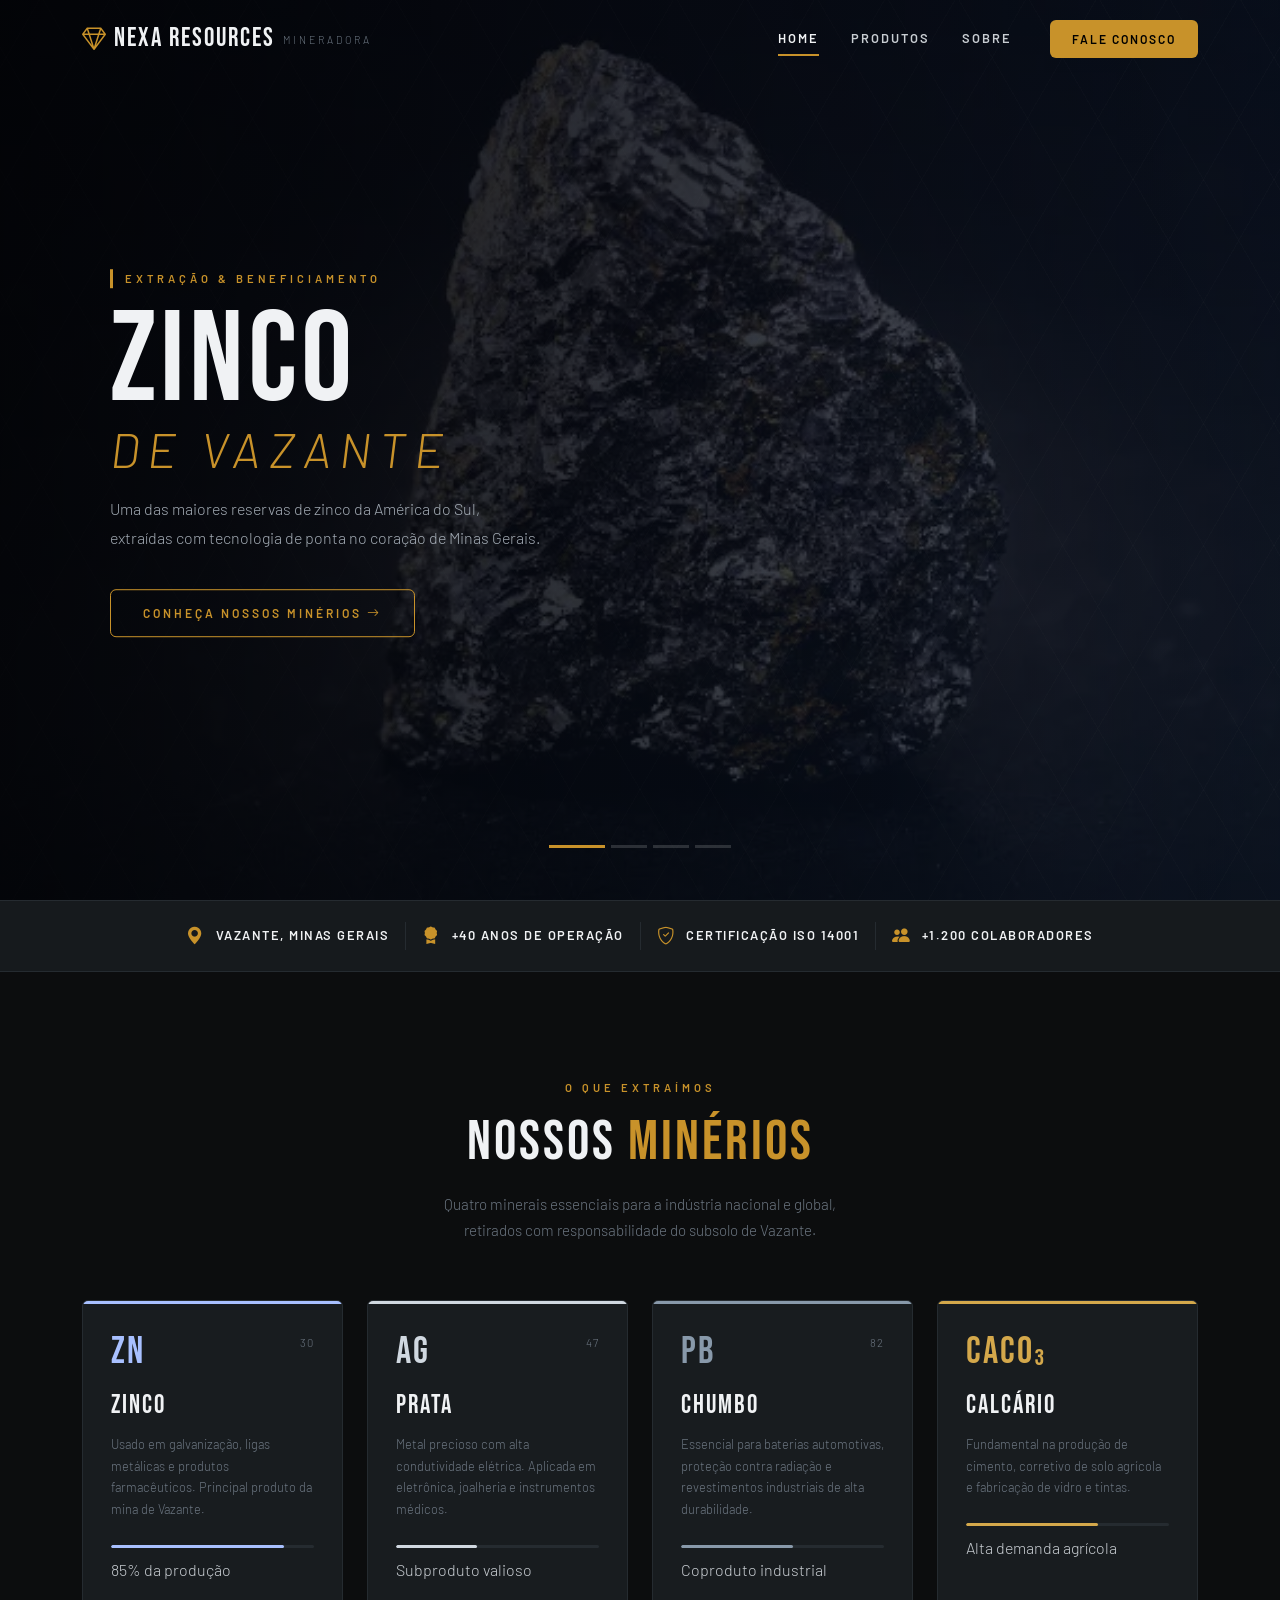
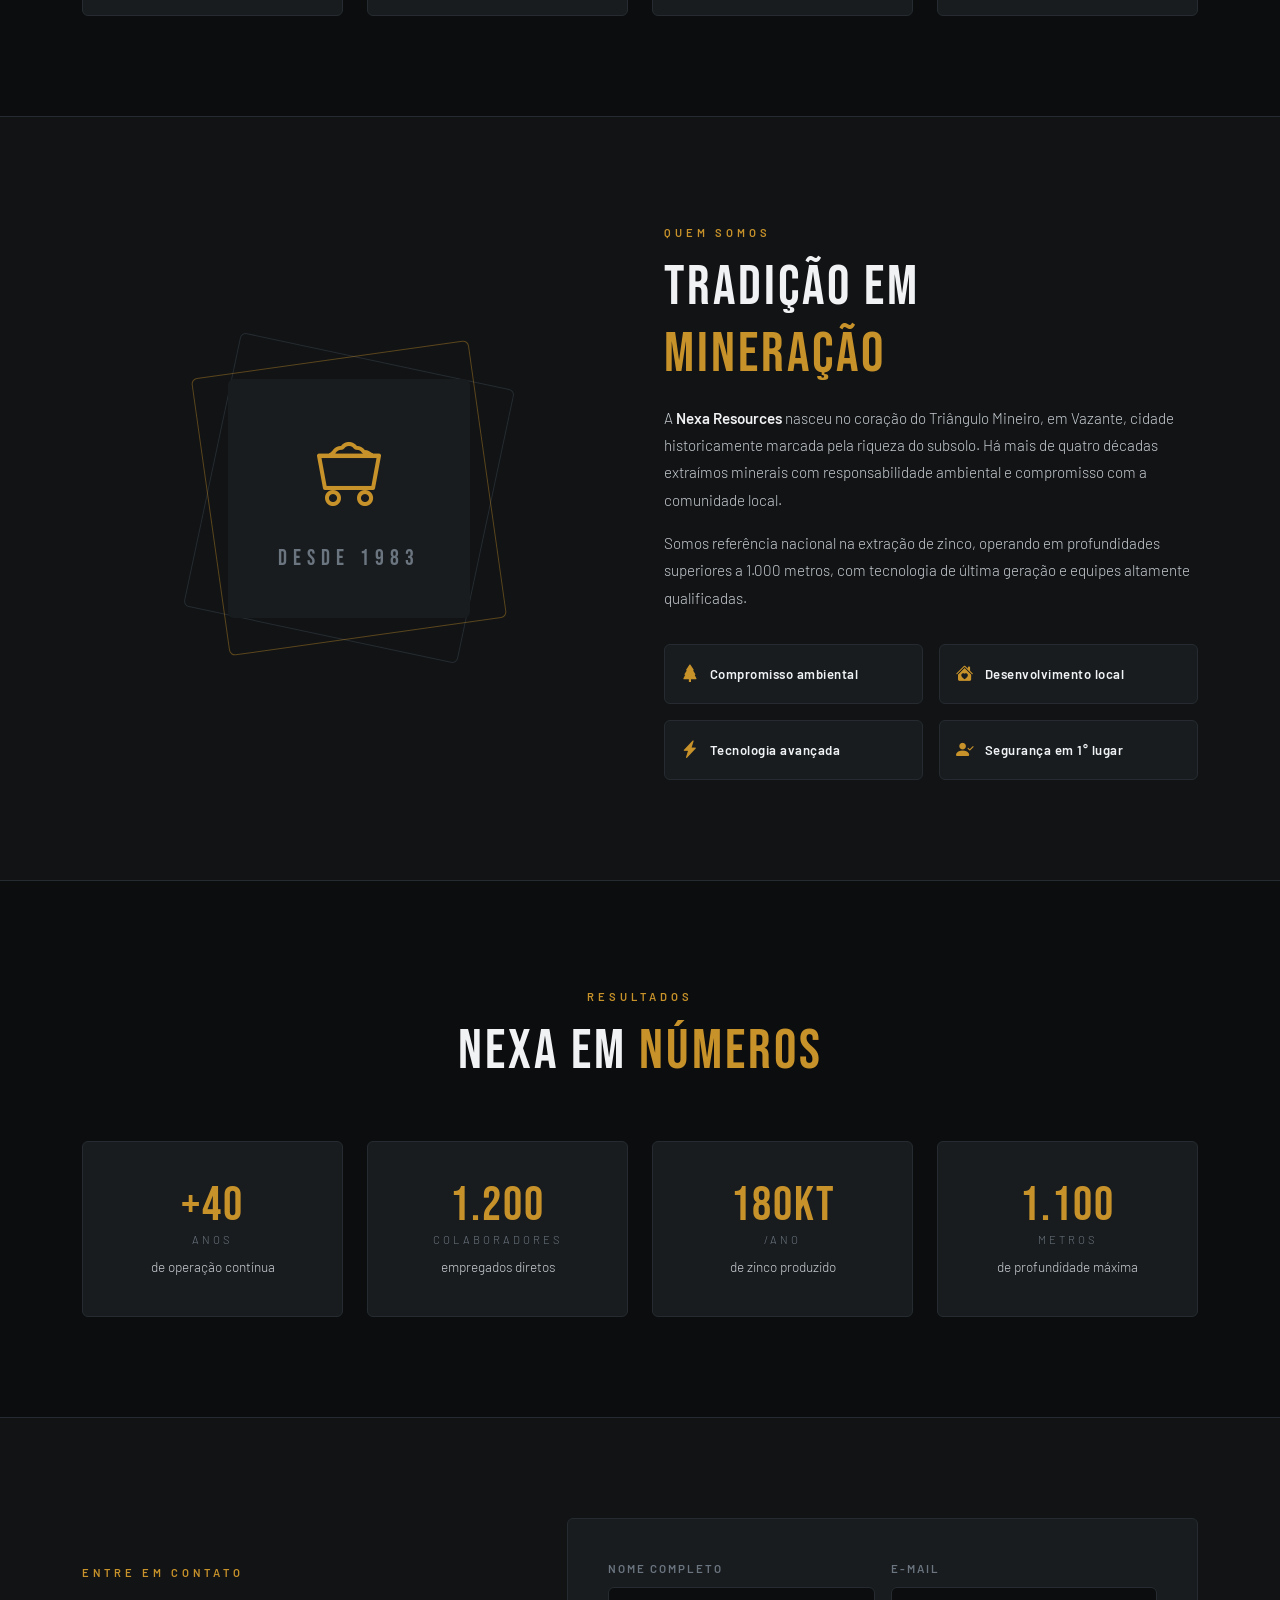
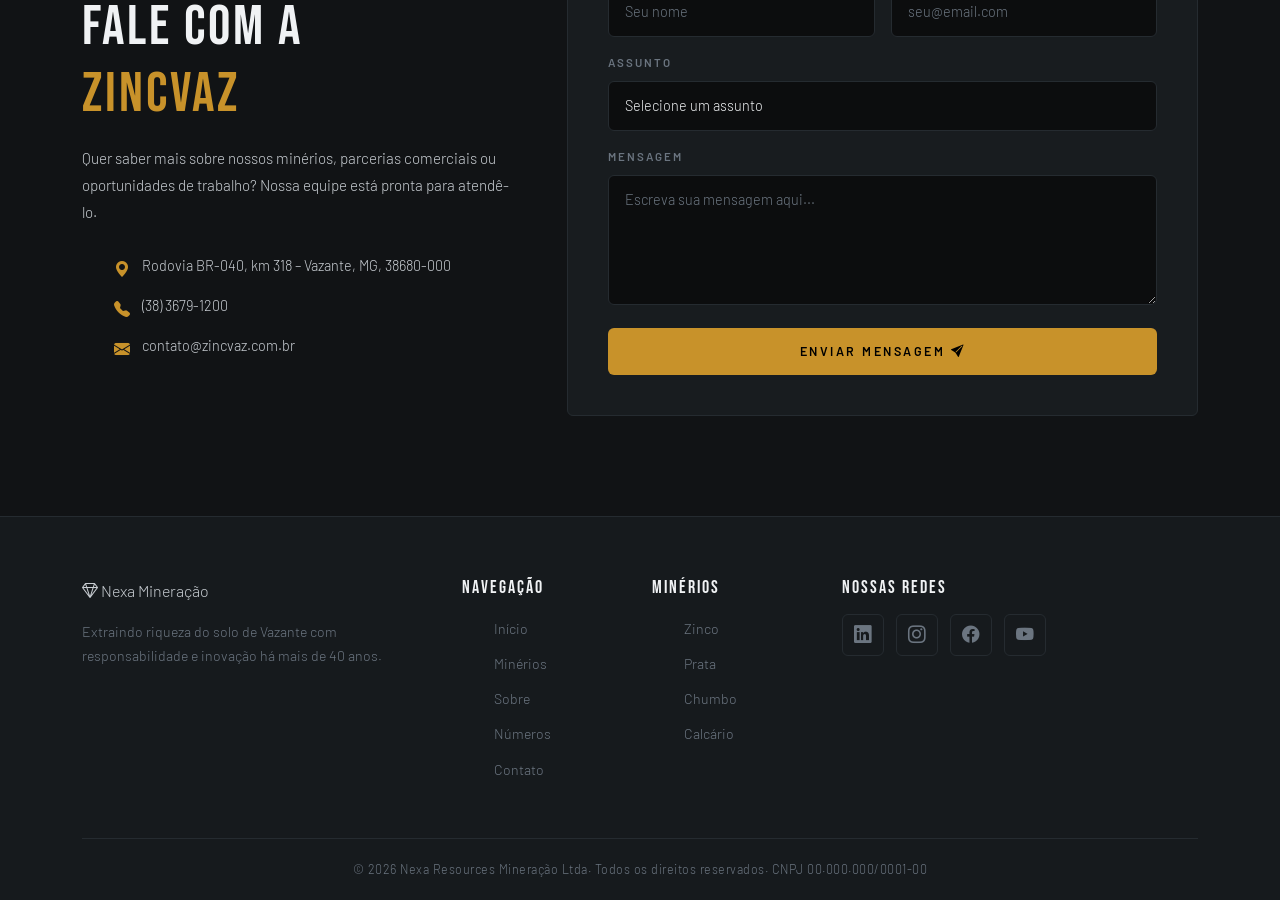
==== index.html @ 4b1642b6 "Trabalho do Rafael 13;05" ====
<!DOCTYPE html>
<html lang="pt-br">

<head>
    <meta charset="UTF-8">
    <meta name="viewport" content="width=device-width, initial-scale=1.0">
    <title>Home</title>


    <link href="https://cdn.jsdelivr.net/npm/bootstrap@5.3.3/dist/css/bootstrap.min.css" rel="stylesheet" />
    <link href="https://cdn.jsdelivr.net/npm/bootstrap-icons@1.11.3/font/bootstrap-icons.min.css" rel="stylesheet" />
    <link href="https://fonts.googleapis.com/css2?family=Bebas+Neue&family=Barlow:ital,wght@0,300;0,400;0,600;1,300&display=swap"rel="stylesheet" />
    <link rel="stylesheet" href="css/style.css">
</head>

<body>
    <nav class="navbar navbar navbar-expand-lg fixed-top">
        <div class="container-xl">

            <a class="navbar__espacamento navbar-brand" href="#">
                <span class="navbar__logo-icone"> <i class="bi bi-gem"></i></span>
                <span class="navbar__logo-texto">Nexa Resources</span>
                <span class="navbar__logo-sub">Mineradora</span>
            </a>

            <button class="navbar-toggler navbar__botao-menu" type="button" data-bs-toggle="collapse"
                data-bs-target="#menuPricipal" aria-controls="menuPricipal" aria-expanded="false"
                aria-label="abrir menu">
                <span class="bi bi-list"></span>
            </button>

            <div class="collapse navbar-collapse" id="menuPricipal">
                <ul class="navbar-nav ms-auto navbar__lista">
                    <li class="nav-item"><a class="nav-link navbar__link active" href="index.html">Home</a></li>
                    <li class="nav-item"><a class="nav-link navbar__link" href="produtos.html">Produtos</a></li>
                    <li class="nav-item"><a class="nav-link navbar__link" href="sobre.html">Sobre</a></li>
                </ul>
                <a href="contato.html" class="btn navbar__btn-cta ms-lg-4">Fale Conosco</a>
            </div>
        </div>
    </nav>
    <section class="carrossel-hero" id="inicio">
        <div id="carrosselPrincipal" class="carousel slide carousel-fade" data-bs-ride="carousel"
            data-bs-interval="5000">
            <div class="carousel-indicators carrossel-hero__indicadores">
                <button type="button" data-bs-target="#carrosselPrincipal" data-bs-slide-to="0" class="active" aria-current="true" aria-label="Slide 1"></button>
                <button type="button" data-bs-target="#carrosselPrincipal" data-bs-slide-to="1" aria-label="Slide 2"></button>
                <button type="button" data-bs-target="#carrosselPrincipal" data-bs-slide-to="2" aria-label="Slide 3"></button>
                <button type="button" data-bs-target="#carrosselPrincipal" data-bs-slide-to="3" aria-label="Slide 4"></button>
            </div>

            <div class="carousel-inner carrossel-hero__itens">
                <div class="carousel-item active carrossel-hero__item carrossel-hero__item--zinco">
                    <div class="carrossel-hero__sobreposicao"></div>
                    <div class="container-xl carrossel-hero__conteudo">
                        <span class="carrossel-hero__etiqueta">Extração & Beneficiamento</span>
                        <h1 class="carrossel-hero__titulo">ZINCO<br><em>de Vazante</em></h1>
                        <p class="carrossel-hero__descricao">Uma das maiores reservas de zinco da América do
                            Sul,<br>extraídas com tecnologia de ponta no coração de Minas Gerais.</p>
                        <a href="produtos.html" class="btn carrossel-hero__btn">Conheça nossos minérios <i
                                class="bi bi-arrow-right"></i></a>
                    </div>
                </div>
                <div class="carousel-item carrossel-hero__item carrossel-hero__item--prata">
                    <div class="carrossel-hero__sobreposicao"></div>
                    <div class="container-xl carrossel-hero__conteudo">
                        <span class="carrossel-hero__etiqueta">Metal Precioso</span>
                        <h1 class="carrossel-hero__titulo">PRATA<br><em>pura e refinada</em></h1>
                        <p class="carrossel-hero__descricao">Prata de alta pureza extraída em conjunto com o
                            zinco,<br>gerando valor e diversificação à nossa produção.</p>
                        <a href="produtos.html" class="btn carrossel-hero__btn">Saiba mais <i
                                class="bi bi-arrow-right"></i></a>
                    </div>
                </div>
                <div class="carousel-item carrossel-hero__item carrossel-hero__item--chumbo">
                    <div class="carrossel-hero__sobreposicao"></div>
                    <div class="container-xl carrossel-hero__conteudo">
                        <span class="carrossel-hero__etiqueta">Indústria & Energia</span>
                        <h1 class="carrossel-hero__titulo">CHUMBO<br><em>para a indústria</em></h1>
                        <p class="carrossel-hero__descricao">Chumbo de qualidade industrial, essencial para
                            baterias,<br>blindagens e processos metalúrgicos de alta exigência.</p>
                        <a href="produtos.html" class="btn carrossel-hero__btn">Ver aplicações <i
                                class="bi bi-arrow-right"></i></a>
                    </div>
                </div>
                <div class="carousel-item carrossel-hero__item carrossel-hero__item--calcario">
                    <div class="carrossel-hero__sobreposicao"></div>
                    <div class="container-xl carrossel-hero__conteudo">
                        <span class="carrossel-hero__etiqueta">Materiais de Construção</span>
                        <h1 class="carrossel-hero__titulo">CALCÁRIO<br><em>para o seu projeto</em></h1>
                        <p class="carrossel-hero__descricao">Calcário extraído com qualidade industrial, ideal para
                            cimento, agricultura e aplicações químicas, com produção responsável e sustentável.</p>
                        <a href="produtos.html" class="btn carrossel-hero__btn">Confira nossas aplicações <i
                                class="bi bi-arrow-right"></i></a>
                    </div>
                </div>
            </div>
            <button class="carousel-control-prev carrossel-hero__controle" type="button"
                data-bs-target="#carrosselPrincipal" data-bs-slide="prev">
                <i class="bi bi-chevron-left"></i>
            </button>
            <button class="carousel-control-next carrossel-hero__controle" type="button"
                data-bs-target="#carrosselPrincipal" data-bs-slide="next">
                <i class="bi bi-chevron-right"></i>
            </button>
        </div>
    </section>
    <div class="faixa-destaque">
        <div class="container-xl">
            <div class="faixa-destaque__grade">
                <div class="faixa-destaque__item">
                    <i class="bi bi-geo-alt-fill faixa-destaque__icone"></i>
                    <span>Vazante, Minas Gerais</span>
                </div>
                <div class="faixa-destaque__divisor"></div>
                <div class="faixa-destaque__item">
                    <i class="bi bi-award-fill faixa-destaque__icone"></i>
                    <span>+40 anos de operação</span>
                </div>
                <div class="faixa-destaque__divisor"></div>
                <div class="faixa-destaque__item">
                    <i class="bi bi-shield-check faixa-destaque__icone"></i>
                    <span>Certificação ISO 14001</span>
                </div>
                <div class="faixa-destaque__divisor"></div>
                <div class="faixa-destaque__item">
                    <i class="bi bi-people-fill faixa-destaque__icone"></i>
                    <span>+1.200 colaboradores</span>
                </div>
            </div>
        </div>
    </div>
    <section class="minerios" id="minerios">
        <div class="container-xl">
            <div class="secao-cabecalho">
                <span class="secao-cabecalho__etiqueta">O que extraímos</span>
                <h2 class="secao-cabecalho__titulo">Nossos <span class="destaque">Minérios</span></h2>
                <p class="secao-cabecalho__subtitulo">Quatro minerais essenciais para a indústria nacional e
                    global,<br>retirados com responsabilidade do subsolo de Vazante.</p>
            </div>

            <div class="minerios__grade row g-4">

                <div class="col-md-6 col-lg-3">
                    <div class="cartao-minerio cartao-minerio--zinco">
                        <div class="cartao-minerio__topo">
                            <span class="cartao-minerio__simbolo">Zn</span>
                            <span class="cartao-minerio__numero">30</span>
                        </div>
                        <h3 class="cartao-minerio__nome">Zinco</h3>
                        <p class="cartao-minerio__descricao">Usado em galvanização, ligas metálicas e produtos
                            farmacêuticos. Principal produto da mina de Vazante.</p>
                        <div class="cartao-minerio__barra">
                            <div class="cartao-minerio__progresso" style="width: 85%"></div>
                        </div>
                        <span class="cartao-minerio__percentual">85% da produção</span>
                    </div>
                </div>

                <div class="col-md-6 col-lg-3">
                    <div class="cartao-minerio cartao-minerio--prata">
                        <div class="cartao-minerio__topo">
                            <span class="cartao-minerio__simbolo">Ag</span>
                            <span class="cartao-minerio__numero">47</span>
                        </div>
                        <h3 class="cartao-minerio__nome">Prata</h3>
                        <p class="cartao-minerio__descricao">Metal precioso com alta condutividade elétrica. Aplicada em
                            eletrônica, joalheria e instrumentos médicos.</p>
                        <div class="cartao-minerio__barra">
                            <div class="cartao-minerio__progresso" style="width: 40%"></div>
                        </div>
                        <span class="cartao-minerio__percentual">Subproduto valioso</span>
                    </div>
                </div>

                <div class="col-md-6 col-lg-3">
                    <div class="cartao-minerio cartao-minerio--chumbo">
                        <div class="cartao-minerio__topo">
                            <span class="cartao-minerio__simbolo">Pb</span>
                            <span class="cartao-minerio__numero">82</span>
                        </div>
                        <h3 class="cartao-minerio__nome">Chumbo</h3>
                        <p class="cartao-minerio__descricao">Essencial para baterias automotivas, proteção contra
                            radiação e revestimentos industriais de alta durabilidade.</p>
                        <div class="cartao-minerio__barra">
                            <div class="cartao-minerio__progresso" style="width: 55%"></div>
                        </div>
                        <span class="cartao-minerio__percentual">Coproduto industrial</span>
                    </div>
                </div>

                <div class="col-md-6 col-lg-3">
                    <div class="cartao-minerio cartao-minerio--calcario">
                        <div class="cartao-minerio__topo">
                            <span class="cartao-minerio__simbolo">CaCO₃</span>
                            <span class="cartao-minerio__numero"></span>
                        </div>
                        <h3 class="cartao-minerio__nome">Calcário</h3>
                        <p class="cartao-minerio__descricao">Fundamental na produção de cimento, corretivo de solo
                            agrícola e fabricação de vidro e tintas.</p>
                        <div class="cartao-minerio__barra">
                            <div class="cartao-minerio__progresso" style="width: 65%"></div>
                        </div>
                        <span class="cartao-minerio__percentual">Alta demanda agrícola</span>
                    </div>
                </div>

            </div>
        </div>
    </section>
    <section class="sobre" id="sobre">
        <div class="container-xl">
            <div class="row align-items-center g-5">
                <div class="col-lg-6">
                    <div class="sobre__visual">
                        <div class="sobre__bloco-geo sobre__bloco-geo--1"></div>
                        <div class="sobre__bloco-geo sobre__bloco-geo--2"></div>
                        <div class="sobre__imagem-principal">
                            <i class="bi bi-minecart-loaded sobre__icone-central"></i>
                            <span class="sobre__texto-visual">DESDE 1983</span>
                        </div>
                    </div>
                </div>
                <div class="col-lg-6">
                    <span class="secao-cabecalho__etiqueta">Quem somos</span>
                    <h2 class="secao-cabecalho__titulo texto-esquerda">Tradição em<br><span
                            class="destaque">Mineração</span></h2>
                    <p class="sobre__texto">A <strong>Nexa Resources </strong> nasceu no coração do Triângulo Mineiro,
                        em Vazante, cidade historicamente marcada pela riqueza do subsolo. Há mais de quatro décadas
                        extraímos minerais com responsabilidade ambiental e compromisso com a comunidade local.</p>
                    <p class="sobre__texto">Somos referência nacional na extração de zinco, operando em profundidades
                        superiores a 1.000 metros, com tecnologia de última geração e equipes altamente qualificadas.
                    </p>
                    <div class="sobre__destaques row g-3 mt-2">
                        <div class="col-6">
                            <div class="sobre__item-destaque">
                                <i class="bi bi-tree-fill"></i>
                                <span>Compromisso ambiental</span>
                            </div>
                        </div>
                        <div class="col-6">
                            <div class="sobre__item-destaque">
                                <i class="bi bi-house-heart-fill"></i>
                                <span>Desenvolvimento local</span>
                            </div>
                        </div>
                        <div class="col-6">
                            <div class="sobre__item-destaque">
                                <i class="bi bi-lightning-charge-fill"></i>
                                <span>Tecnologia avançada</span>
                            </div>
                        </div>
                        <div class="col-6">
                            <div class="sobre__item-destaque">
                                <i class="bi bi-person-check-fill"></i>
                                <span>Segurança em 1° lugar</span>
                            </div>
                        </div>
                    </div>
                </div>
            </div>
        </div>
    </section>
    <section class="numeros" id="numeros">
        <div class="container-xl">
            <div class="secao-cabecalho">
                <span class="secao-cabecalho__etiqueta">Resultados</span>
                <h2 class="secao-cabecalho__titulo">Nexa em <span class="destaque">Números</span></h2>
            </div>
            <div class="row g-4 numeros__grade">
                <div class="col-6 col-md-3">
                    <div class="cartao-numero">
                        <span class="cartao-numero__valor">+40</span>
                        <span class="cartao-numero__unidade">anos</span>
                        <p class="cartao-numero__label">de operação contínua</p>
                    </div>
                </div>
                <div class="col-6 col-md-3">
                    <div class="cartao-numero">
                        <span class="cartao-numero__valor">1.200</span>
                        <span class="cartao-numero__unidade">colaboradores</span>
                        <p class="cartao-numero__label">empregados diretos</p>
                    </div>
                </div>
                <div class="col-6 col-md-3">
                    <div class="cartao-numero">
                        <span class="cartao-numero__valor">180kt</span>
                        <span class="cartao-numero__unidade">/ano</span>
                        <p class="cartao-numero__label">de zinco produzido</p>
                    </div>
                </div>
                <div class="col-6 col-md-3">
                    <div class="cartao-numero">
                        <span class="cartao-numero__valor">1.100</span>
                        <span class="cartao-numero__unidade">metros</span>
                        <p class="cartao-numero__label">de profundidade máxima</p>
                    </div>
                </div>
            </div>
        </div>
    </section>
    <section class="contato" id="contato">
        <div class="container-xl">
            <div class="row g-5 align-items-center">
                <div class="col-lg-5">
                    <span class="secao-cabecalho__etiqueta">Entre em contato</span>
                    <h2 class="secao-cabecalho__titulo texto-esquerda">Fale com a<br><span
                            class="destaque">ZincVaz</span></h2>
                    <p class="sobre__texto">Quer saber mais sobre nossos minérios, parcerias comerciais ou oportunidades
                        de trabalho? Nossa equipe está pronta para atendê-lo.</p>
                    <ul class="contato__lista">
                        <li><i class="bi bi-geo-alt-fill"></i> Rodovia BR-040, km 318 – Vazante, MG, 38680-000</li>
                        <li><i class="bi bi-telephone-fill"></i> (38) 3679-1200</li>
                        <li><i class="bi bi-envelope-fill"></i> contato@zincvaz.com.br</li>
                    </ul>
                </div>
                <div class="col-lg-7">
                    <div class="formulario">
                        <div class="row g-3">
                            <div class="col-md-6">
                                <label class="formulario__rotulo">Nome completo</label>
                                <input type="text" class="formulario__campo" placeholder="Seu nome" />
                            </div>
                            <div class="col-md-6">
                                <label class="formulario__rotulo">E-mail</label>
                                <input type="email" class="formulario__campo" placeholder="seu@email.com" />
                            </div>
                            <div class="col-12">
                                <label class="formulario__rotulo">Assunto</label>
                                <select class="formulario__campo">
                                    <option>Selecione um assunto</option>
                                    <option>Parceria comercial</option>
                                    <option>Compra de minérios</option>
                                    <option>Trabalhe conosco</option>
                                    <option>Imprensa</option>
                                    <option>Outro</option>
                                </select>
                            </div>
                            <div class="col-12">
                                <label class="formulario__rotulo">Mensagem</label>
                                <textarea class="formulario__campo formulario__textarea"
                                    placeholder="Escreva sua mensagem aqui..."></textarea>
                            </div>
                            <div class="col-12">
                                <button class="btn formulario__btn-enviar">Enviar mensagem <i
                                        class="bi bi-send-fill"></i></button>
                            </div>
                        </div>
                    </div>
                </div>
            </div>
        </div>
    </section>
    <footer class="rodape">
        <div class="container-xl">
            <div class="rodape__topo row g-4">
                <div class="col-lg-4">
                    <div class="barra-nav__marca mb-3">
                        <span class="barra-nav__logo-icone"><i class="bi bi-gem"></i></span>
                        <span class="barra-nav__logo-texto">Nexa</span>
                        <span class="barra-nav__logo-sub">Mineração</span>
                    </div>
                    <p class="rodape__texto">Extraindo riqueza do solo de Vazante com responsabilidade e inovação há
                        mais de 40 anos.</p>
                </div>
                <div class="col-6 col-lg-2">
                    <h5 class="rodape__titulo-col">Navegação</h5>
                    <ul class="rodape__lista">
                        <li><a href="#inicio">Início</a></li>
                        <li><a href="#minerios">Minérios</a></li>
                        <li><a href="#sobre">Sobre</a></li>
                        <li><a href="#numeros">Números</a></li>
                        <li><a href="#contato">Contato</a></li>
                    </ul>
                </div>
                <div class="col-6 col-lg-2">
                    <h5 class="rodape__titulo-col">Minérios</h5>
                    <ul class="rodape__lista">
                        <li><a href="#minerios">Zinco</a></li>
                        <li><a href="#minerios">Prata</a></li>
                        <li><a href="#minerios">Chumbo</a></li>
                        <li><a href="#minerios">Calcário</a></li>
                    </ul>
                </div>
                <div class="col-lg-4">
                    <h5 class="rodape__titulo-col">Nossas redes</h5>
                    <div class="rodape__redes">
                        <a href="#" class="rodape__rede"><i class="bi bi-linkedin"></i></a>
                        <a href="#" class="rodape__rede"><i class="bi bi-instagram"></i></a>
                        <a href="#" class="rodape__rede"><i class="bi bi-facebook"></i></a>
                        <a href="#" class="rodape__rede"><i class="bi bi-youtube"></i></a>
                    </div>
                </div>
            </div>
            <div class="rodape__base">
                <p>&copy; 2026 Nexa Resources Mineração Ltda. Todos os direitos reservados. CNPJ 00.000.000/0001-00</p>
            </div>
        </div>
    </footer>
    <script src="https://cdn.jsdelivr.net/npm/bootstrap@5.3.3/dist/js/bootstrap.bundle.min.js"></script>
    <script>
        document.querySelectorAll('a[href^="#"]').forEach(link => {
            link.addEventListener('click', e => {
                const destino = document.querySelector(link.getAttribute('href'));
                if (destino) {
                    e.preventDefault();
                    destino.scrollIntoView({ behavior: 'smooth' });
                }
            });
        });

        const nav = document.querySelector('.navbar');
        window.addEventListener('scroll', () => {
            nav.classList.toggle('navbar--scroll', window.scrollY > 60);
        });
    </script>
</body>

</html>
---- css/style.css ----
/*DESIGN*/
:root {
    --cor-fundo: #0c0d0e;
    --cor-fundo-2: #111315;
    --cor-fundo-3: #161a1d;
    --cor-cartao: #181c1f;
    --cor-borda: #252b30;
    --cor-texto: #c8cdd2;
    --cor-texto-suave: #6b7580;
    --cor-branco: #f0f2f4;

    --zinco: #a8c0ff;
    --zinco-escuro: #1a2340;
    --prata: #d0d8e0;
    --prata-escuro: #1e2228;
    --chumbo: #8899aa;
    --chumbo-escuro: #161c22;
    --calcario: #d4a84b;
    --calcario-escuro: #201800;

    --acento: #c8922a;
    --acento-claro: #e8a830;
    --acento-glow: rgba(200, 146, 42, 0.25);

    --fonte-display: 'Bebas Neue', sans-serif;
    --fonte-corpo: 'Barlow', sans-serif;
    --raio: 6px;
    --transicao: 0.3s ease;
    --sombra: 0 4px 24px rgba(0, 0, 0, 0.5);
}

/*BODY*/
*,
*::before,
*::after {
    box-sizing: border-box;
    margin: 0;
    padding: 0;
}

html {
    scroll-behavior: smooth;
}

body {
    background-color: var(--cor-fundo);
    color: var(--cor-texto);
    font-family: var(--fonte-corpo);
    font-weight: 300;
    line-height: 1.7;
    overflow-x: hidden;
}

a {
    text-decoration: none;
    color: inherit;
    transition: var(--transicao);
}

img {
    max-width: 100%;
    display: block;
}

.destaque {
    color: var(--acento);
}

/*NAV BAR*/
.navbar {
    background: transparent;
    padding: 20px 0;
    transition: background var(--transicao), padding var(--transicao), backdrop-filter var(--transicao);
    border-bottom: 1px solid transparent;
    z-index: 1000px;
}

.navbar--scroll {
    background: rgba(12, 13, 14, 0.92);
    backdrop-filter: blur(14px);
    padding: 12px 0;
    border-bottom-color: var(--cor-borda);
}

.navbar__espacamento {
    display: flex;
    align-items: center;
    gap: 8px;
}

.navbar__logo-icone {
    color: var(--acento);
    font-size: 1.5rem;
    line-height: 1;
}

.navbar__logo-texto {
    font-family: var(--fonte-display);
    font-size: 1.6rem;
    letter-spacing: 2px;
    color: var(--cor-branco);
    line-height: 1;
}

.navbar__logo-sub {
    font-size: 0.65rem;
    letter-spacing: 3px;
    text-transform: uppercase;
    color: var(--cor-texto-suave);
    align-self: flex-end;
    padding-bottom: 2px;
}

.navbar__lista {
    gap: 4px;
}

.navbar__link {
    color: var(--cor-texto) !important;
    font-size: 0.8rem;
    letter-spacing: 2px;
    text-transform: uppercase;
    font-weight: 600;
    padding: 6px 14px !important;
    border-radius: var(--raio);
    position: relative;
}

.navbar__link::after {
    content: '';
    position: absolute;
    bottom: 0;
    left: 14px;
    width: 0;
    height: 2px;
    background: var(--acento);
    transition: width var(--transicao);
}

.navbar__link:hover::after,
.navbar__link.active::after {
    width: calc(100% - 28px);
}

.navbar__link:hover,
.navbar__link.active {
    color: var(--cor-branco) !important;
}

.navbar__btn-cta {
    background: var(--acento);
    color: #000 !important;
    font-size: 0.75rem;
    letter-spacing: 2px;
    text-transform: uppercase;
    font-weight: 600;
    padding: 10px 22px;
    border-radius: var(--raio);
    border: none;
}

.navbar__btn-cta:hover {
    background: var(--acento-claro);
    transform: translateY(-1px);
    box-shadow: 0 4px 16px var(--acento-glow);
}

.navbar__botao-menu {
    border: 1px solid var(--cor-borda);
    color: var(--cor-branco);
    font-size: 1.4rem;
    background: transparent;
}

/*CARROSSEL*/
.carrossel-hero {
    position: relative;
    overflow: hidden;
    height: 100vh;
    min-height: 600px;
}

#carrosselPrincipal,
.carrossel-hero__itens,
.carrossel-hero__item {
    height: 100%;
}

.carrossel-hero__item {
    position: relative;
    background-size: cover;
    background-position: center;
}

/*SLIDE ZINCO*/
.carrossel-hero__item--zinco {
  background-image:
    linear-gradient(135deg, rgba(10,15,30,0.78) 0%, rgba(13,26,48,0.65) 100%),
    url('../img/zinco.jpg');
  background-size: cover;
  background-position: center;
}

/*SLIDE PRATA*/
.carrossel-hero__item--prata {
  background-image:
    linear-gradient(135deg, rgba(14,16,20,0.78) 0%, rgba(24,29,34,0.65) 100%),
    url('../img/prata.jpg');
  background-size: cover;
  background-position: center;
}

/*SLIDE CHUMBO*/
.carrossel-hero__item--chumbo {
  background-image:
    linear-gradient(135deg, rgba(10,14,18,0.78) 0%, rgba(20,28,36,0.65) 100%),
    url('../img/chumbo.jpg');
  background-size: cover;
  background-position: center;
}

/*SLIDE CALCARIO*/
.carrossel-hero__item--calcario {
  background-image:
    linear-gradient(135deg, rgba(17,12,0,0.78) 0%, rgba(30,20,0,0.65) 100%),
    url('../img/calcario.jpg');
  background-size: cover;
  background-position: center;
}

/*GEOMETRIA DO FUNDO*/
.carrossel-hero__item::before {
    content: '';
    position: absolute;
    inset: 0;
    background-image:
        repeating-linear-gradient(60deg, transparent, transparent 60px, rgba(255, 255, 255, 0.015) 60px, rgba(255, 255, 255, 0.015) 61px),
        repeating-linear-gradient(-60deg, transparent, transparent 60px, rgba(255, 255, 255, 0.015) 60px, rgba(255, 255, 255, 0.015) 61px);
    pointer-events: none;
}

.carrossel-hero__sobreposicao {
    position: absolute;
    inset: 0;
    background: linear-gradient(to right, rgba(0, 0, 0, 0.7) 0%, rgba(0, 0, 0, 0.1) 100%);
}

.carrossel-hero__conteudo {
    position: absolute;
    top: 50%;
    left: 50%;
    transform: translate(-50%, -50%);
    width: 100%;
    padding: 0 40px;
}

.carrossel-hero__etiqueta {
    display: inline-block;
    font-size: 0.7rem;
    letter-spacing: 4px;
    text-transform: uppercase;
    color: var(--acento);
    font-weight: 600;
    margin-bottom: 16px;
    border-left: 3px solid var(--acento);
    padding-left: 12px;
}

.carrossel-hero__titulo {
    font-family: var(--fonte-display);
    font-size: clamp(3.5rem, 10vw, 8rem);
    line-height: 0.9;
    letter-spacing: 4px;
    color: var(--cor-branco);
    margin-bottom: 24px;
}

.carrossel-hero__titulo em {
    font-style: italic;
    color: var(--acento);
    font-family: var(--fonte-corpo);
    font-size: 0.38em;
    letter-spacing: 8px;
    display: block;
    font-weight: 300;
    text-transform: uppercase;
    margin-top: 8px;
}

.carrossel-hero__descricao {
    font-size: 1rem;
    color: rgba(200, 210, 220, 0.8);
    margin-bottom: 36px;
    max-width: 560px;
    line-height: 1.8;
}

.carrossel-hero__btn {
    background: transparent;
    border: 1px solid var(--acento);
    color: var(--acento);
    font-size: 0.75rem;
    letter-spacing: 3px;
    text-transform: uppercase;
    font-weight: 600;
    padding: 14px 32px;
    border-radius: var(--raio);
    transition: var(--transicao);
}

.carrossel-hero__btn:hover {
    background: var(--acento);
    color: #000;
    box-shadow: 0 0 30px var(--acento-glow);
}

/*INDICADOREES*/

.carrossel-hero__indicadores {
    bottom: 36px;
}

.carrossel-hero__indicadores [data-bs-target] {
    width: 36px;
    height: 3px;
    border-radius: 0;
    background: rgba(255, 255, 255, 0.3);
    border: none;
    transition: var(--transicao);
}

.carrossel-hero__indicadores .active {
    background: var(--acento);
    width: 56px;
}

/*CONTROLES*/
.carrossel-hero__controle {
    width: 56px;
    opacity: 0;
    transition: opacity var(--transicao);
    background: transparent;
    border: 1px solid var(--cor-borda);
    color: var(--cor-branco) !important;
    font-size: 1.5rem;
    display: flex;
    align-items: center;
    justify-content: center;
}

.carrosel-hero:hover .carrossel-hero__controle {
    opacity: 1;
}

.carrossel-hero__controle:hover {
    background: var(--acento);
    border-color: var(--acento);
    color: #000 !important;
}

.carrossel-hero:hover .carrossel-hero__controle {
    opacity: 1;
}

/*FAIXA DE DESTAQUE*/
.faixa-destaque {
    background: var(--cor-fundo-3);
    border-top: 1px solid var(--cor-borda);
    border-bottom: 1px solid var(--cor-borda);
    padding: 20px 0;
}

.faixa-destaque__grade {
    display: flex;
    align-items: center;
    justify-content: center;
    flex-wrap: wrap;
    gap: 16px;
}

.faixa-destaque__item {
    display: flex;
    align-items: center;
    gap: 10px;
    font-size: 0.8rem;
    letter-spacing: 1.5px;
    text-transform: uppercase;
    font-weight: 600;
    color: var(--cor-branco);
}

.faixa-destaque__icone {
    color: var(--acento);
    font-size: 1.1rem
}

.faixa-destaque__divisor {
    width: 1px;
    height: 28px;
    background: var(--cor-borda);
}

/*CABEÇALHO*/
.secao-cabecalho {
    text-align: center;
    margin-bottom: 56px;
}

.secao-cabecalho__etiqueta {
    display: inline-block;
    font-size: 0.7rem;
    letter-spacing: 4px;
    text-transform: uppercase;
    color: var(--acento);
    font-weight: 600;
    margin-bottom: 12px;
}

.secao-cabecalho__titulo {
    font-family: var(--fonte-display);
    font-size: clamp(2.2rem, 5vw, 3.5rem);
    letter-spacing: 3px;
    color: var(--cor-branco);
    margin-bottom: 16px;
}

.secao-cabecalho__titulo.texto-esquerda {
    text-align: left;
}

.secao-cabecalho__subtitulo {
    color: var(--cor-texto-suave);
    font-size: 0.95rem;
}

/*MINÉRIOS*/
.minerios {
    padding: 100px 0;
    background: var(--cor-fundo);
}

.cartao-minerio {
    background: var(--cor-cartao);
    border: 1px solid var(--cor-borda);
    border-radius: var(--raio);
    padding: 32px 28px;
    height: 100%;
    transition: var(--transicao);
    position: relative;
    overflow: hidden;
}

.cartao-minerio::before {
    content: '';
    position: absolute;
    top: 0;
    left: 0;
    right: 0;
    height: 3px;
    transition: var(--transicao);
}

.cartao-minerio--zinco::before {
    background: var(--zinco);
}

.cartao-minerio--prata::before {
    background: var(--prata);
}

.cartao-minerio--chumbo::before {
    background: var(--chumbo);
}

.cartao-minerio--calcario::before {
    background: var(--calcario);
}

.cartao-minerio:hover {
    transform: translateY(-6px);
    border-color: transparent;
    box-shadow: var(--sombra);
}

.cartao-minerio--zinco:hover {
    box-shadow: 0 12px 40px rgba(168, 192, 255, 0.15);
}

.cartao-minerio--prata:hover {
    box-shadow: 0 12px 40px rgba(208, 216, 224, 0.12);
}

.cartao-minerio--chumbo:hover {
    box-shadow: 0 12px 40px rgba(136, 153, 170, 0.12);
}

.cartao-minerio--calcario:hover {
    box-shadow: 0 12px 40px rgba(212, 168, 75, 0.2);
}

.cartao-minerio__topo {
    display: flex;
    align-items: flex-start;
    justify-content: space-between;
    margin-bottom: 20px;
}

.cartao-minerio__simbolo {
    font-family: var(--fonte-display);
    font-size: 2.4rem;
    letter-spacing: 2px;
    line-height: 1;
}

.cartao-minerio--zinco .cartao-minerio__simbolo {
    color: var(--zinco);
}

.cartao-minerio--prata .cartao-minerio__simbolo {
    color: var(--prata);
}

.cartao-minerio--chumbo .cartao-minerio__simbolo {
    color: var(--chumbo);
}

.cartao-minerio--calcario .cartao-minerio__simbolo {
    color: var(--calcario);
}

.cartao-minerio__numero {
    font-size: 0.7rem;
    color: var(--cor-texto-suave);
    letter-spacing: 1px;
}

.cartao-minerio__nome {
    font-family: var(--fonte-display);
    font-size: 1.6rem;
    letter-spacing: 2px;
    color: var(--cor-branco);
    margin-bottom: 12px;
}

.cartao-minerio__descricao {
    font-size: 0.8rem;
    color: var(--cor-texto-suave);
    line-height: 1.7;
    margin-bottom: 24px;
}

.cartao-minerio__barra {
    height: 3px;
    background: var(--cor-borda);
    border-radius: 999px;
    margin-bottom: 8px;
    overflow: hidden;
}

.cartao-minerio__progresso {
    height: 100%;
    border-radius: 999px;
    transition: width 1s ease;
}

.cartao-minerio--zinco .cartao-minerio__progresso {
    background: var(--zinco);
}

.cartao-minerio--prata .cartao-minerio__progresso {
    background: var(--prata);
}

.cartao-minerio--chumbo .cartao-minerio__progresso {
    background: var(--chumbo);
}

.cartao-minerio--calcario .cartao-minerio__progresso {
    background: var(--calcario);
}

/*SOBRE*/
.sobre {
    padding: 100px 0;
    background: var(--cor-fundo-2);
    border-top: 1px solid var(--cor-borda);
    border-bottom: 1px solid var(--cor-borda);
}

.sobre__visual {
    position: relative;
    height: 400px;
    display: flex;
    align-items: center;
    justify-content: center;
}

.sobre__bloco-geo {
    position: absolute;
    border-radius: var(--raio);
}

.sobre__bloco-geo--1 {
    width: 280px;
    height: 280px;
    border: 1px solid var(--cor-borda);
    transform: rotate(12deg);
}

.sobre__bloco-geo--2 {
    width: 280px;
    height: 280px;
    border: 1px solid var(--acento);
    transform: rotate(-8deg);
    opacity: 0.4;
}

.sobre__imagem-principal {
    position: relative;
    z-index: 1;
    text-align: center;
    background: var(--cor-cartao);
    border-radius: var(--raio);
    padding: 40px 50px;
}

.sobre__icone-central {
    font-size: 4rem;
    color: var(--acento);
    display: block;
    margin-bottom: 12px;
}

.sobre__texto-visual {
    font-family: var(--fonte-display);
    font-size: 1.4rem;
    letter-spacing: 6px;
    color: var(--cor-texto-suave);
}

.sobre__texto {
    color: var(--cor-texto);
    font-size: 0.95rem;
    margin-bottom: 16px;
    line-height: 1.8;
}

.sobre__texto strong {
    color: var(--cor-branco);
    font-weight: 600;
}

.sobre__item-destaque {
    background: var(--cor-cartao);
    border: 1px solid var(--cor-borda);
    border-radius: var(--raio);
    padding: 14px 16px;
    display: flex;
    align-items: center;
    gap: 10px;
    font-size: 0.82rem;
    font-weight: 600;
    letter-spacing: 0.5px;
    color: var(--cor-branco);
    transition: var(--transicao);
}

.sobre__item-destaque:hover {
    border-color: var(--acento);
    box-shadow: 0 0 16px var(--acento-glow);
}

.sobre__item-destaque i {
    color: var(--acento);
    font-size: 1.1rem;
}

/*NÚMEROS*/
.numeros {
    padding: 100px 0;
    background: var(--cor-fundo);
}

.numeros__grade {
    text-align: center;
}

.cartao-numero {
    background: var(--cor-cartao);
    border: 1px solid var(--cor-borda);
    border-radius: var(--raio);
    padding: 40px 24px;
    transition: var(--transicao);
}

.cartao-numero:hover {
    border-color: var(--acento);
    transform: translateY(-4px);
    box-shadow: 0 12px 32px var(--acento-glow);
}

.cartao-numero__valor {
    display: block;
    font-family: var(--fonte-display);
    font-size: 3rem;
    letter-spacing: 2px;
    color: var(--acento);
    line-height: 1;
}

.cartao-numero__unidade {
    display: block;
    font-size: 0.7rem;
    letter-spacing: 3px;
    text-transform: uppercase;
    color: var(--cor-texto-suave);
    margin-bottom: 8px;
}

.cartao-numero__label {
    font-size: 0.85rem;
    color: var(--cor-texto);
    margin: 0;
    line-height: 1.4;
}

/*CONTATO*/
.contato {
    padding: 100px 0;
    background: var(--cor-fundo-2);
    border-top: 1px solid var(--cor-borda);
}

.contato__lista {
    list-style: none;
    margin-top: 28px;
    display: flex;
    flex-direction: column;
    gap: 14px;
}

.contato__lista li {
    font-size: 0.9rem;
    color: var(--cor-texto);
    display: flex;
    align-items: flex-start;
    gap: 12px;
    line-height: 1.5;
}

.contato__lista i {
    color: var(--acento);
    font-size: 1rem;
    margin-top: 2px;
    flex-shrink: 0;
}

/*FORMULÁRIO*/
.formulario {
    background: var(--cor-cartao);
    border: 1px solid var(--cor-borda);
    border-radius: var(--raio);
    padding: 40px;
}

.formulario__rotulo {
    display: block;
    font-size: 0.72rem;
    letter-spacing: 2px;
    text-transform: uppercase;
    color: var(--cor-texto-suave);
    font-weight: 600;
    margin-bottom: 8px;
}

.formulario__campo {
    width: 100%;
    background: var(--cor-fundo);
    border: 1px solid var(--cor-borda);
    border-radius: var(--raio);
    padding: 12px 16px;
    color: var(--cor-branco);
    font-family: var(--fonte-corpo);
    font-size: 0.9rem;
    font-weight: 300;
    transition: var(--transicao);
    appearance: none;
}

.formulario__campo::placeholder {
    color: var(--cor-texto-suave);
}

.formulario__campo:focus {
    outline: none;
    border-color: var(--acento);
    box-shadow: 0 0 0 3px var(--acento-glow);
}

.formulario__textarea {
    min-height: 130px;
    resize: vertical;
}

.formulario__btn-enviar {
    background: var(--acento);
    color: #000;
    font-size: 0.78rem;
    letter-spacing: 2.5px;
    text-transform: uppercase;
    font-weight: 600;
    padding: 14px 32px;
    border-radius: var(--raio);
    border: none;
    width: 100%;
    transition: var(--transicao);
}

.formulario__btn-enviar:hover {
    background: var(--acento-claro);
    box-shadow: 0 4px 20px var(--acento-glow);
    transform: translateY(-2px);
}

/*RODAPÉ*/
.rodape {
    background: var(--cor-fundo-3);
    border-top: 1px solid var(--cor-borda);
    padding-top: 60px;
}

.rodape__topo {
    padding-bottom: 40px;
}

.rodape__texto {
    font-size: 0.88rem;
    color: var(--cor-texto-suave);
    line-height: 1.7;
}

.rodape__titulo-col {
    font-family: var(--fonte-display);
    font-size: 1.1rem;
    letter-spacing: 2px;
    color: var(--cor-branco);
    margin-bottom: 16px;
}

.rodape__lista {
    list-style: none;
    display: flex;
    flex-direction: column;
    gap: 8px;
}

.rodape__lista a {
    font-size: 0.88rem;
    color: var(--cor-texto-suave);
}

.rodape__lista a:hover {
    color: var(--acento);
    padding-left: 4px;
}

.rodape__redes {
    display: flex;
    gap: 12px;
    flex-wrap: wrap;
}

.rodape__rede {
    width: 42px;
    height: 42px;
    border: 1px solid var(--cor-borda);
    border-radius: var(--raio);
    display: flex;
    align-items: center;
    justify-content: center;
    font-size: 1.1rem;
    color: var(--cor-texto-suave);
    transition: var(--transicao);
}

.rodape__rede:hover {
    border-color: var(--acento);
    color: var(--acento);
    box-shadow: 0 0 12px var(--acento-glow);
}

.rodape__base {
    border-top: 1px solid var(--cor-borda);
    padding: 20px 0;
    text-align: center;
}

.rodape__base p {
    font-size: 0.78rem;
    color: var(--cor-texto-suave);
    letter-spacing: 0.5px;
    margin: 0;
}

/*RESPONSIVIDADE*/
@media (max-width: 991px) {
    .faixa-destaque__divisor {
        display: none;
    }

    #menuPrincipal {
        background: rgba(12, 13, 14, 0.97);
        backdrop-filter: blur(20px);
        padding: 24px 16px;
        border-top: 1px solid var(--cor-borda);
        margin-top: 12px;
        border-radius: var(--raio);
    }

    .barra-nav__btn-cta {
        margin-top: 12px;
        display: block;
        text-align: center;
    }
}

@media (max-width: 767px) {
    .carrossel-hero__conteudo {
        padding: 0 24px;
    }

    .carrossel-hero__descricao {
        display: none;
    }

    .formulario {
        padding: 24px;
    }

    .sobre__visual {
        height: 260px;
    }

    .sobre__bloco-geo--1 {
        width: 180px;
        height: 180px;
    }

    .sobre__bloco-geo--2 {
        width: 140px;
        height: 140px;
    }

    .sobre__imagem-principal {
        padding: 24px 30px;
    }

    .sobre__icone-central {
        font-size: 2.8rem;
    }
}
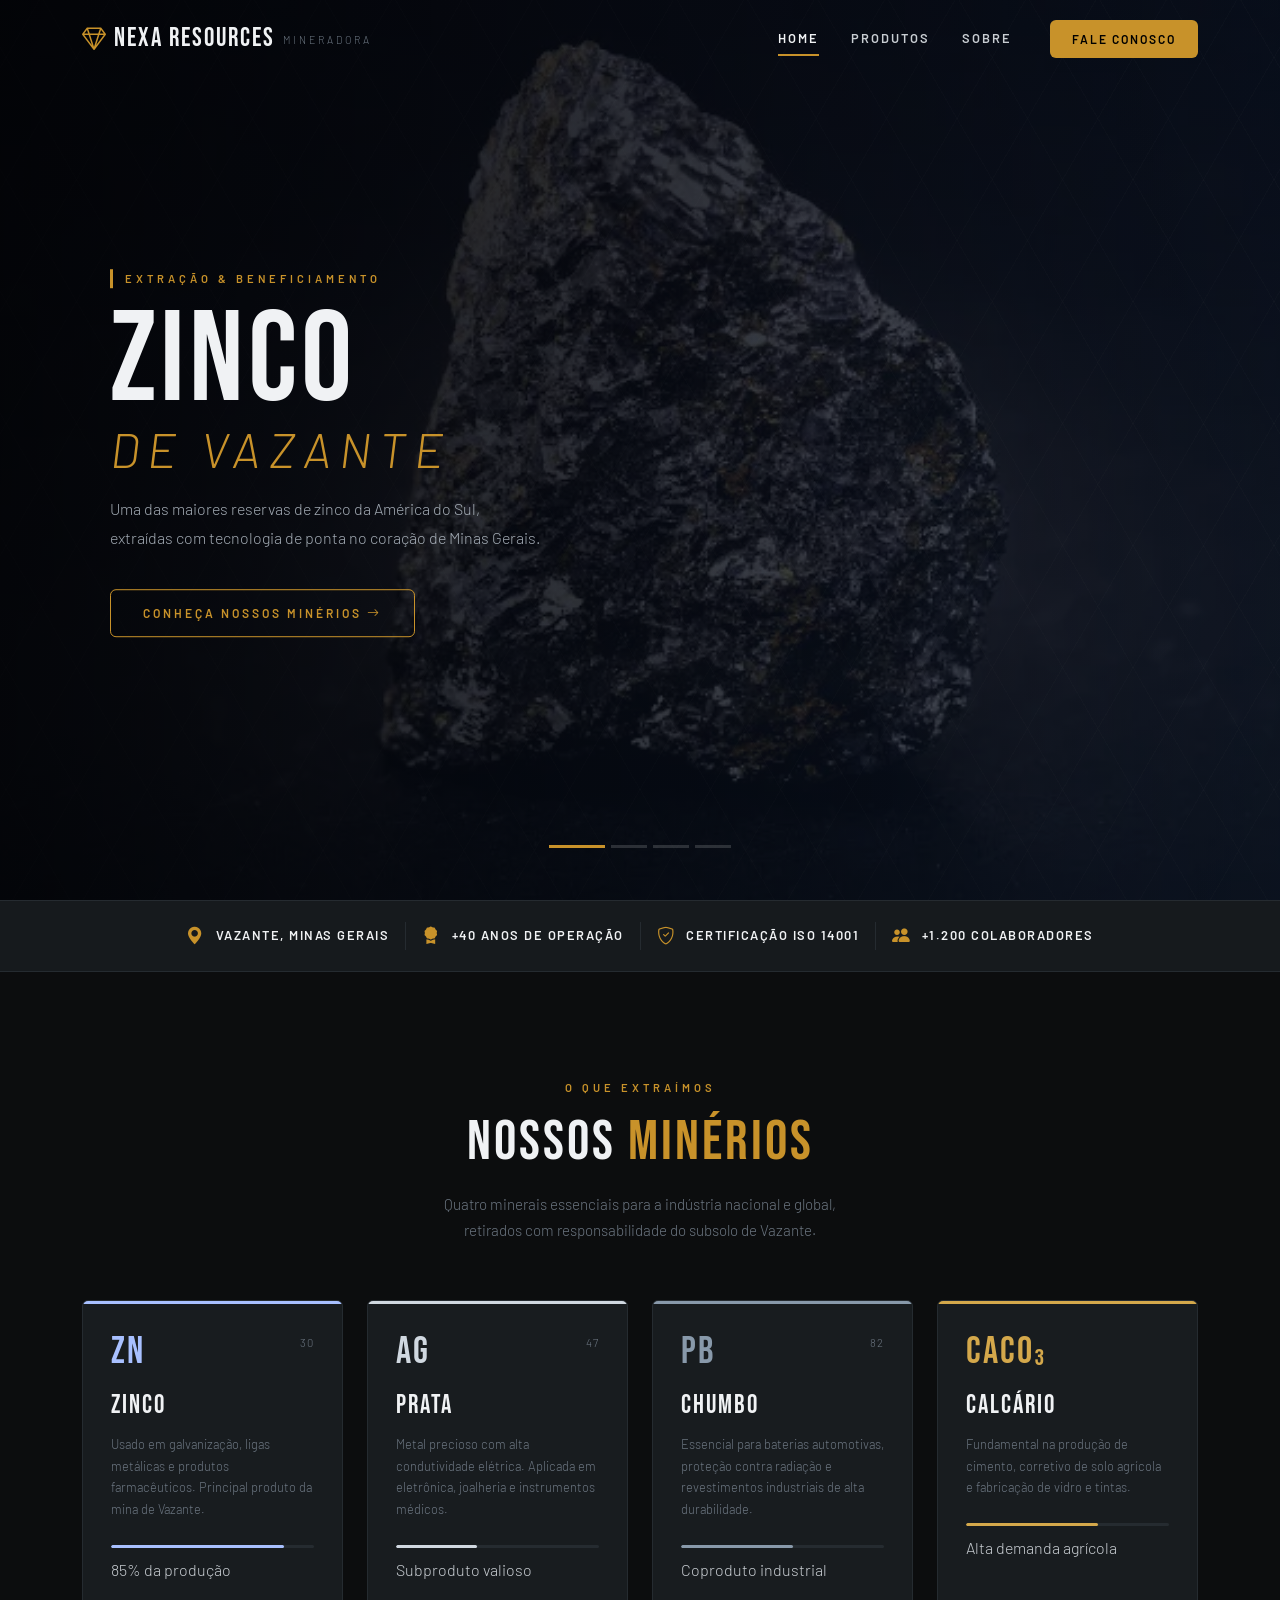
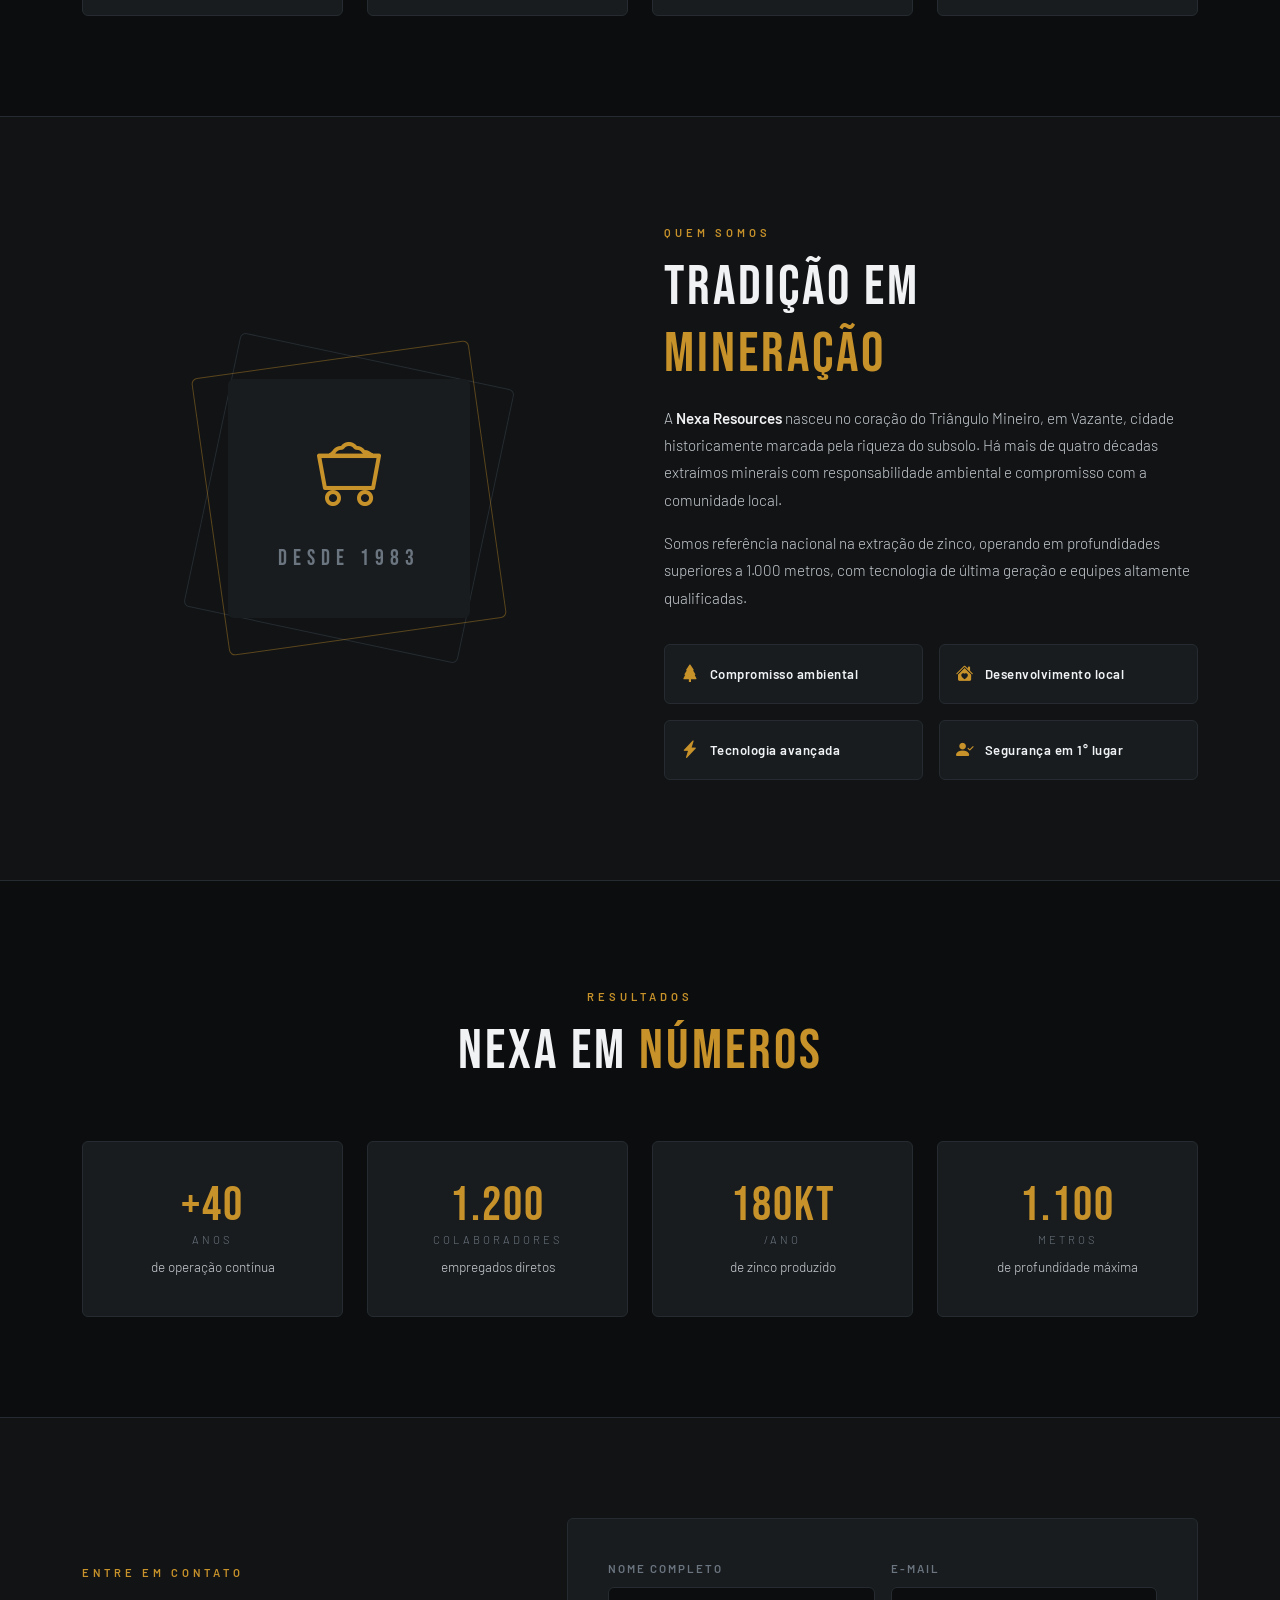
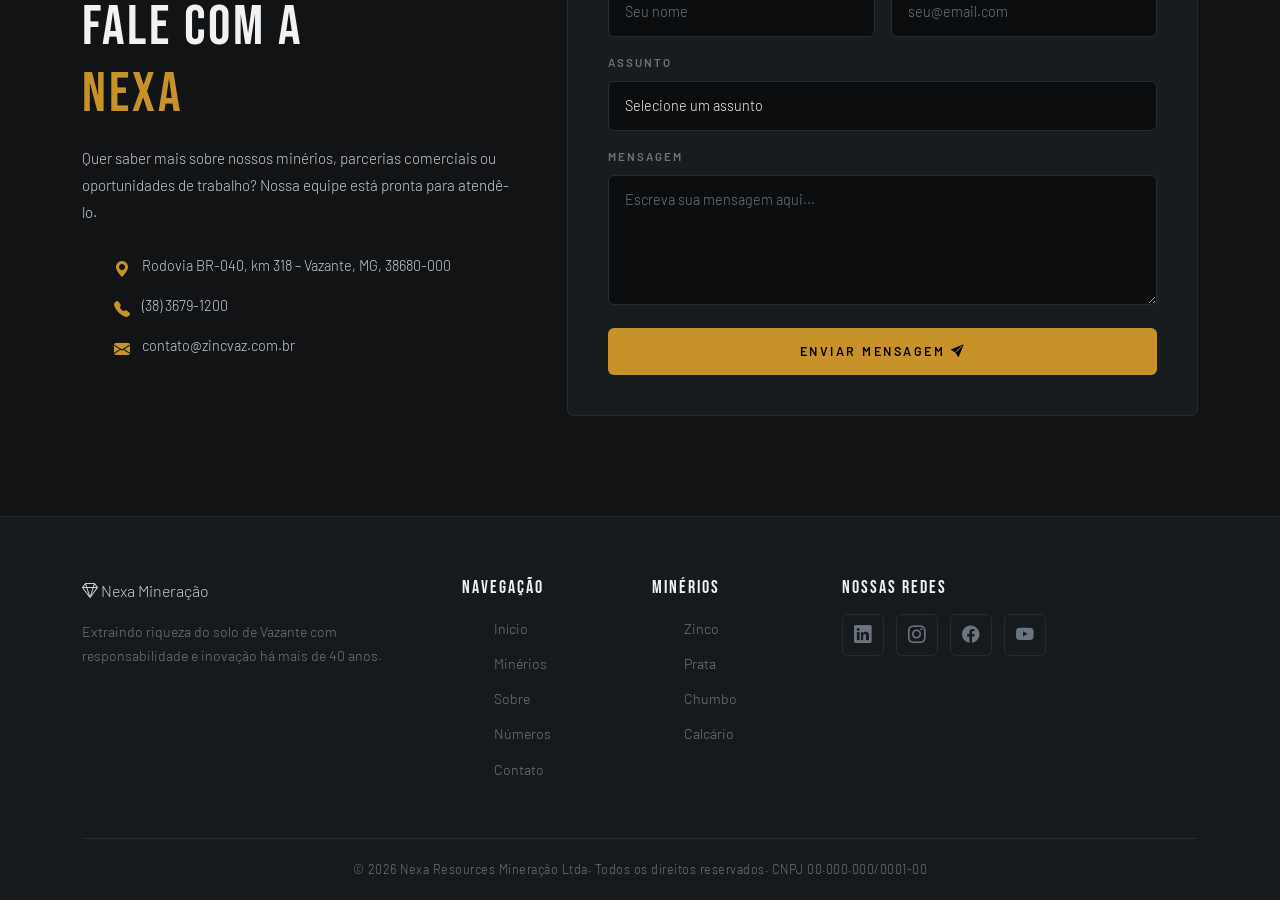
==== commit 0805acc5: "trabalho do rafael" ====
--- a/index.html
+++ b/index.html
@@ -305,7 +305,7 @@
                 <div class="col-lg-5">
                     <span class="secao-cabecalho__etiqueta">Entre em contato</span>
                     <h2 class="secao-cabecalho__titulo texto-esquerda">Fale com a<br><span
-                            class="destaque">ZincVaz</span></h2>
+                            class="destaque">Nexa</span></h2>
                     <p class="sobre__texto">Quer saber mais sobre nossos minérios, parcerias comerciais ou oportunidades
                         de trabalho? Nossa equipe está pronta para atendê-lo.</p>
                     <ul class="contato__lista">
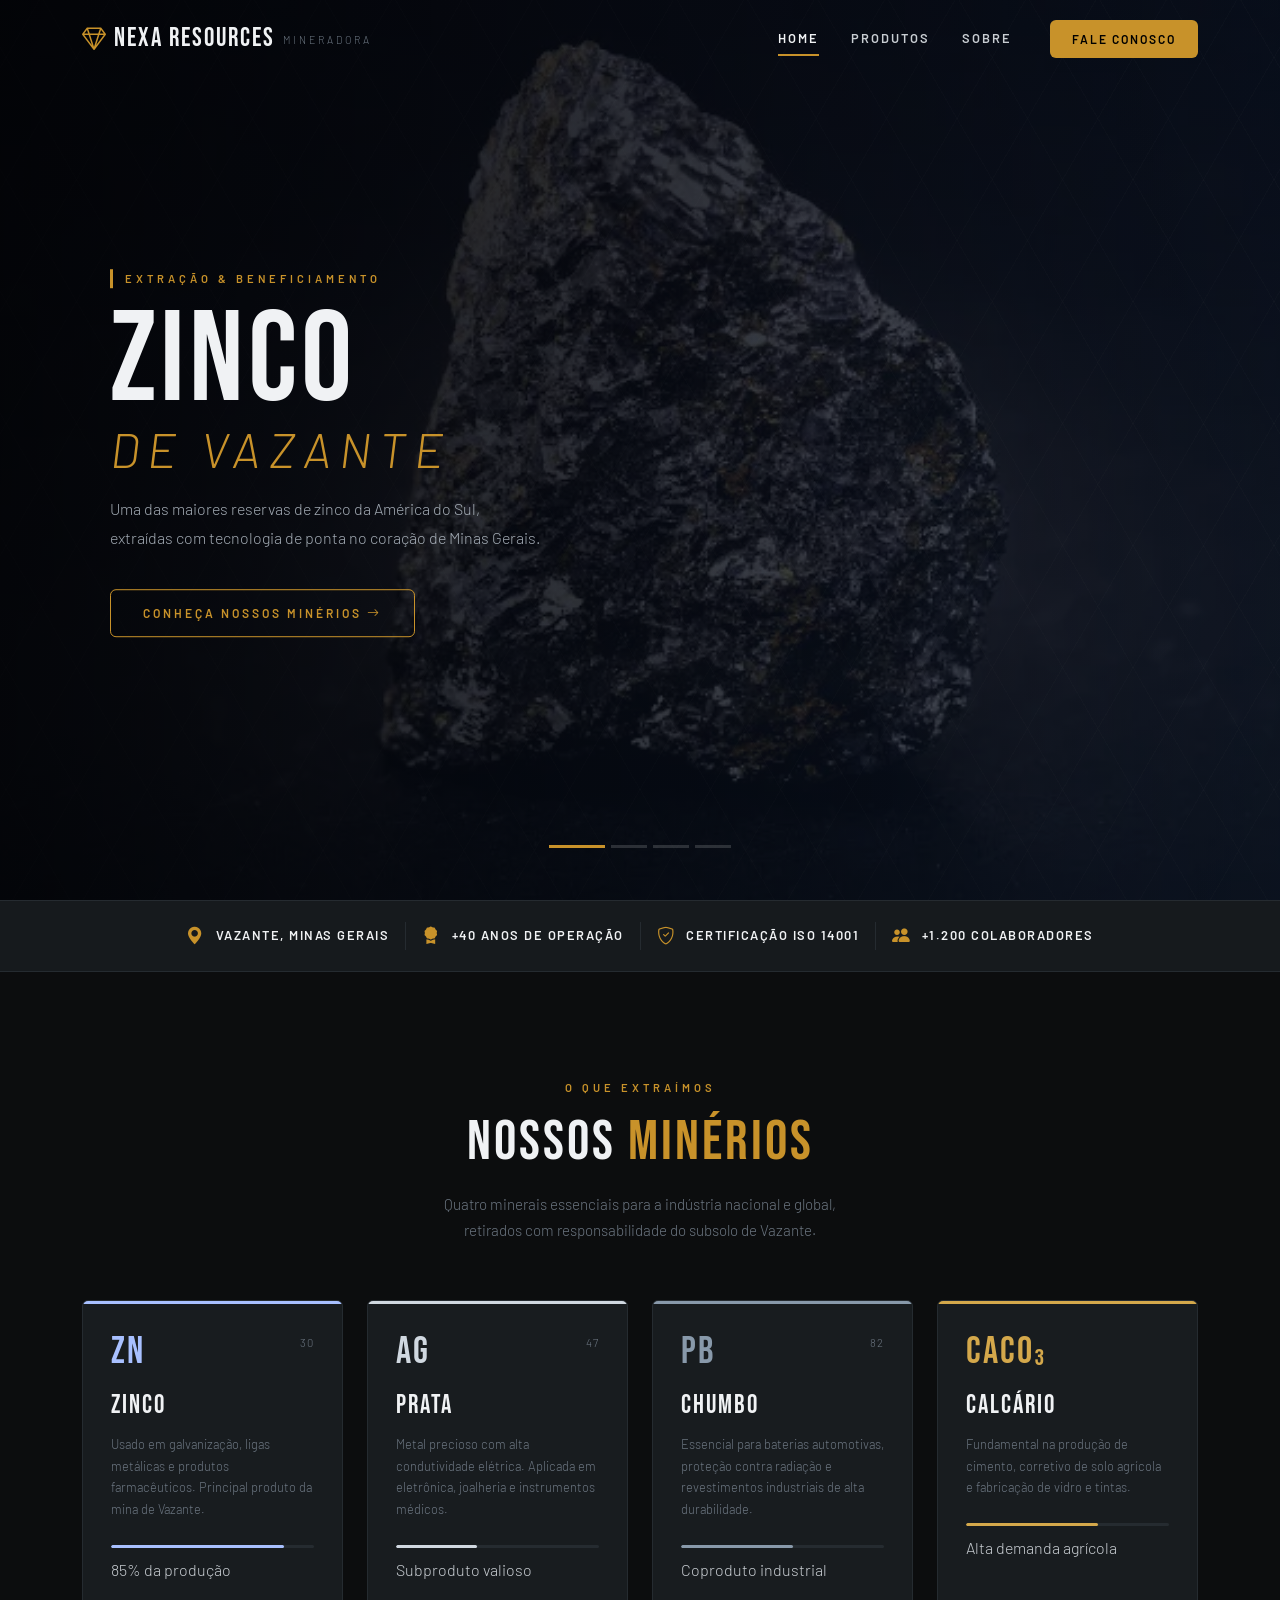
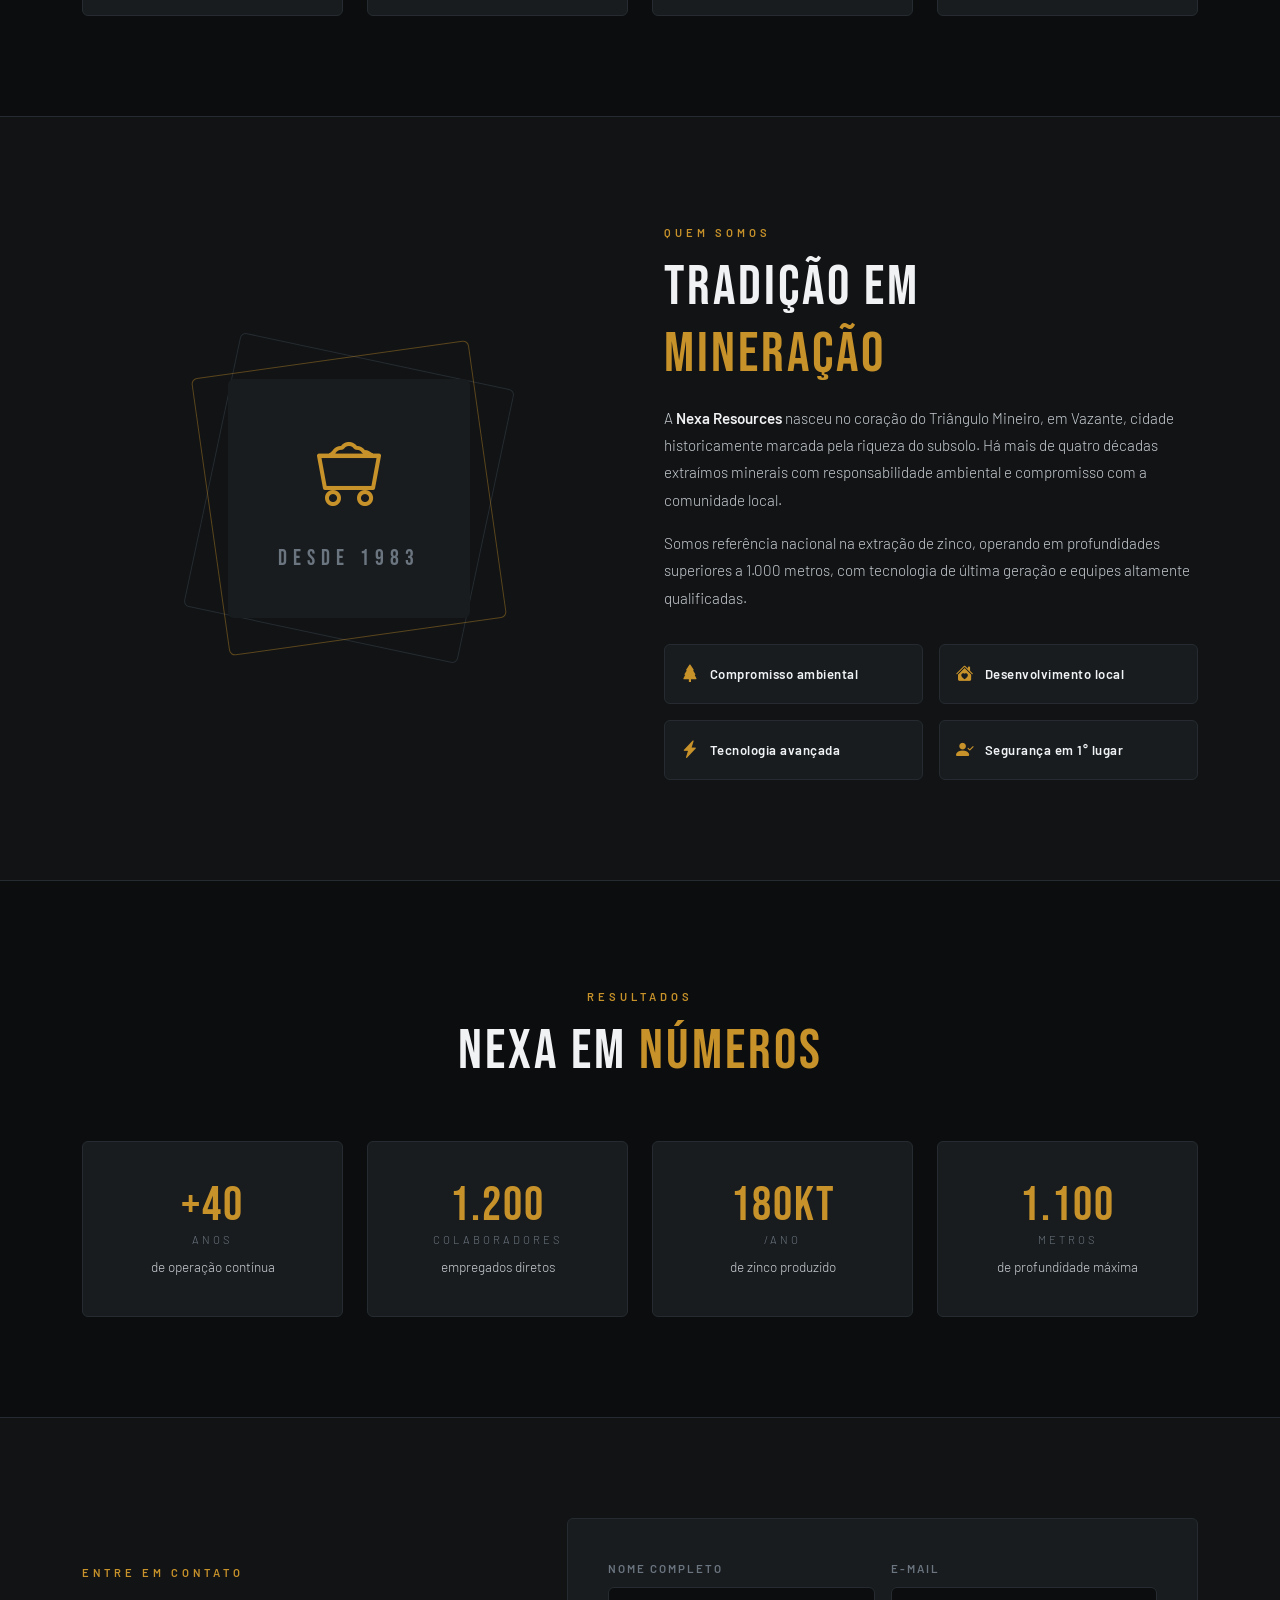
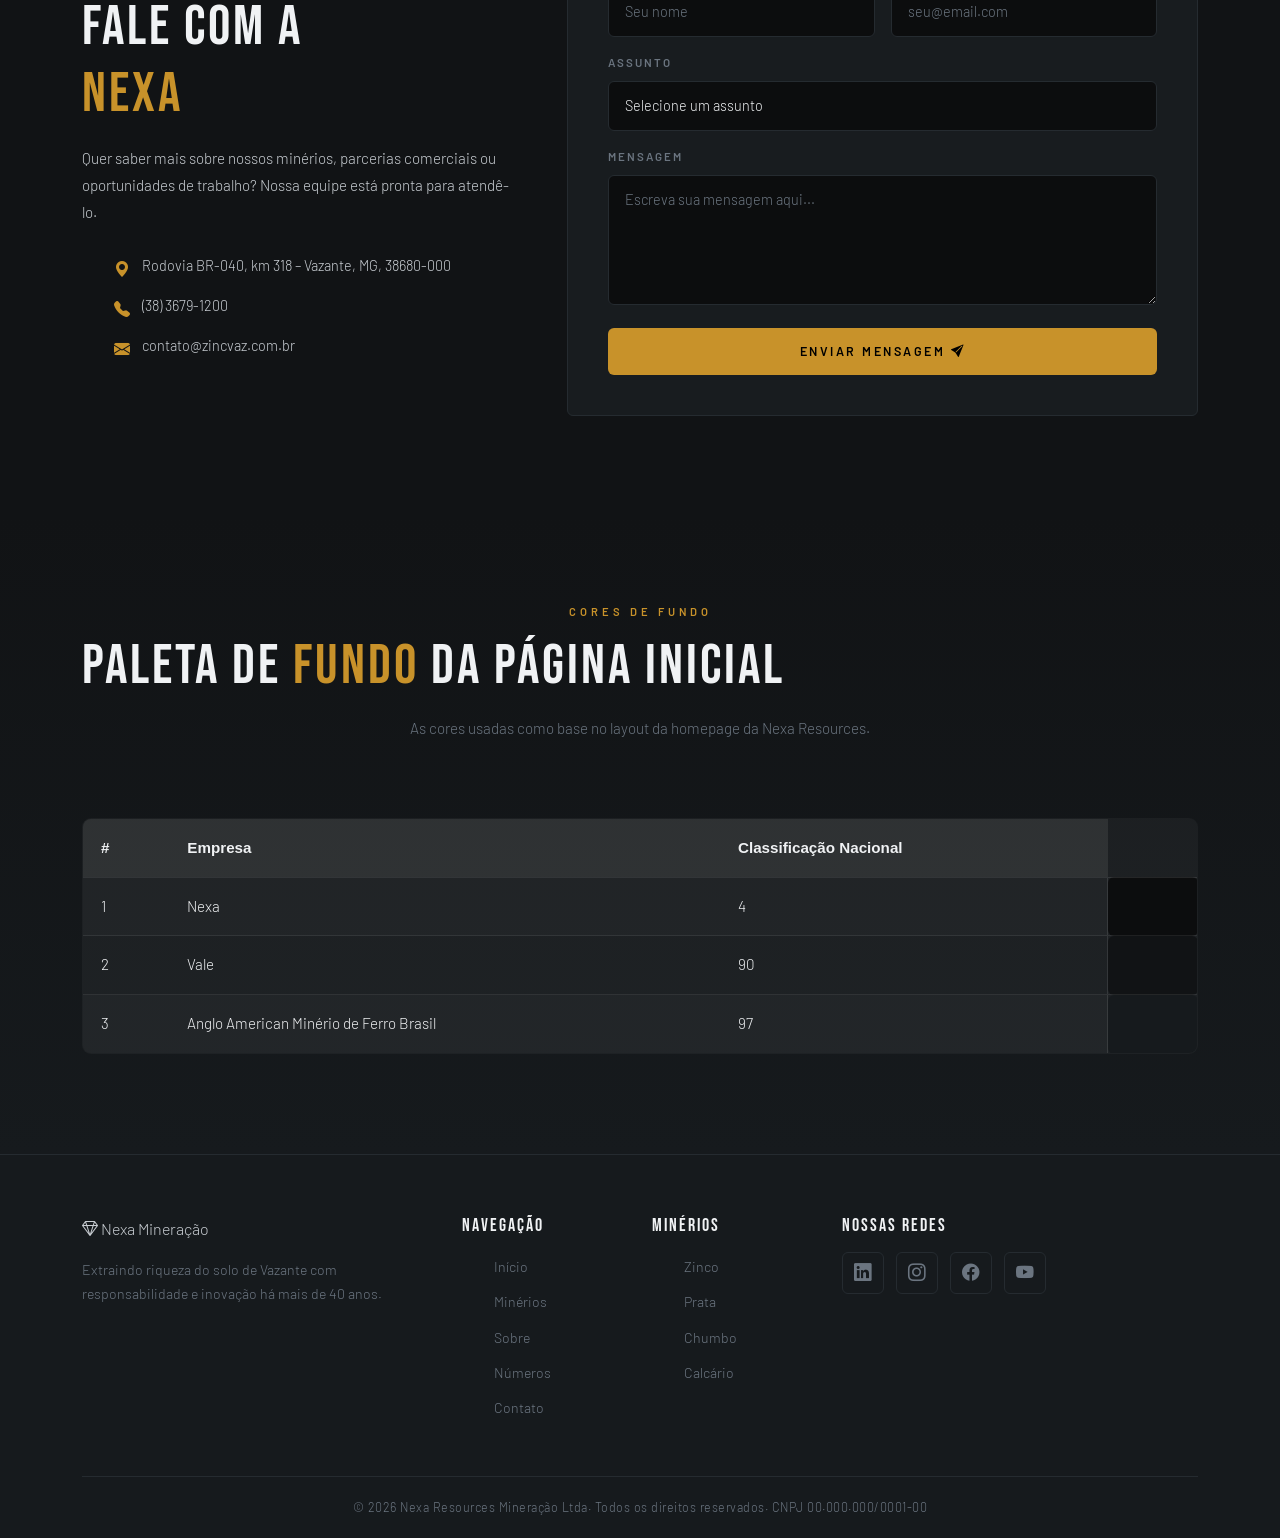
==== commit d3a85eb2: "trabalho rafael" ====
--- a/index.html
+++ b/index.html
@@ -9,7 +9,9 @@
 
     <link href="https://cdn.jsdelivr.net/npm/bootstrap@5.3.3/dist/css/bootstrap.min.css" rel="stylesheet" />
     <link href="https://cdn.jsdelivr.net/npm/bootstrap-icons@1.11.3/font/bootstrap-icons.min.css" rel="stylesheet" />
-    <link href="https://fonts.googleapis.com/css2?family=Bebas+Neue&family=Barlow:ital,wght@0,300;0,400;0,600;1,300&display=swap"rel="stylesheet" />
+    <link
+        href="https://fonts.googleapis.com/css2?family=Bebas+Neue&family=Barlow:ital,wght@0,300;0,400;0,600;1,300&display=swap"
+        rel="stylesheet" />
     <link rel="stylesheet" href="css/style.css">
 </head>
 
@@ -43,10 +45,14 @@
         <div id="carrosselPrincipal" class="carousel slide carousel-fade" data-bs-ride="carousel"
             data-bs-interval="5000">
             <div class="carousel-indicators carrossel-hero__indicadores">
-                <button type="button" data-bs-target="#carrosselPrincipal" data-bs-slide-to="0" class="active" aria-current="true" aria-label="Slide 1"></button>
-                <button type="button" data-bs-target="#carrosselPrincipal" data-bs-slide-to="1" aria-label="Slide 2"></button>
-                <button type="button" data-bs-target="#carrosselPrincipal" data-bs-slide-to="2" aria-label="Slide 3"></button>
-                <button type="button" data-bs-target="#carrosselPrincipal" data-bs-slide-to="3" aria-label="Slide 4"></button>
+                <button type="button" data-bs-target="#carrosselPrincipal" data-bs-slide-to="0" class="active"
+                    aria-current="true" aria-label="Slide 1"></button>
+                <button type="button" data-bs-target="#carrosselPrincipal" data-bs-slide-to="1"
+                    aria-label="Slide 2"></button>
+                <button type="button" data-bs-target="#carrosselPrincipal" data-bs-slide-to="2"
+                    aria-label="Slide 3"></button>
+                <button type="button" data-bs-target="#carrosselPrincipal" data-bs-slide-to="3"
+                    aria-label="Slide 4"></button>
             </div>
 
             <div class="carousel-inner carrossel-hero__itens">
@@ -304,8 +310,8 @@
             <div class="row g-5 align-items-center">
                 <div class="col-lg-5">
                     <span class="secao-cabecalho__etiqueta">Entre em contato</span>
-                    <h2 class="secao-cabecalho__titulo texto-esquerda">Fale com a<br><span
-                            class="destaque">Nexa</span></h2>
+                    <h2 class="secao-cabecalho__titulo texto-esquerda">Fale com a<br><span class="destaque">Nexa</span>
+                    </h2>
                     <p class="sobre__texto">Quer saber mais sobre nossos minérios, parcerias comerciais ou oportunidades
                         de trabalho? Nossa equipe está pronta para atendê-lo.</p>
                     <ul class="contato__lista">
@@ -351,6 +357,48 @@
             </div>
         </div>
     </section>
+
+    <section class="tabela-cores" id="cores">
+        <div class="container-xl">
+            <div class="secao-cabecalho">
+                <span class="secao-cabecalho__etiqueta">Cores de fundo</span>
+                <h2 class="secao-cabecalho__titulo texto-esquerda">Paleta de <span class="destaque">fundo</span> da página inicial</h2>
+                <p class="secao-cabecalho__subtitulo">As cores usadas como base no layout da homepage da Nexa Resources.</p>
+            </div>
+            <div class="tabela-cores__area">
+                <table class="tabela-cores__tabela">
+                    <thead>
+                        <tr>
+                            <th>#</th>
+                            <th>Empresa</th>
+                            <th>Classificação Nacional</th>
+                        </tr>
+                    </thead>
+                    <tbody>
+                        <tr>
+                            <td>1</td>
+                            <td>Nexa</td>
+                            <td>4</td>
+                            <td class="tabela-cores__swatch tabela-cores__swatch--fundo"></td>
+                        </tr>
+                        <tr>
+                            <td>2</td>
+                            <td>Vale</td>
+                            <td>90</td>
+                            <td class="tabela-cores__swatch tabela-cores__swatch--fundo-2"></td>
+                        </tr>
+                        <tr>
+                            <td>3</td>
+                            <td>Anglo American Minério de Ferro Brasil</td>
+                            <td>97</td>
+                            <td class="tabela-cores__swatch tabela-cores__swatch--fundo-3"></td>
+                        </tr>
+                    </tbody>
+                </table>
+            </div>
+        </div>
+    </section>
+
     <footer class="rodape">
         <div class="container-xl">
             <div class="rodape__topo row g-4">
--- a/css/style.css
+++ b/css/style.css
@@ -822,6 +822,65 @@
     transform: translateY(-2px);
 }
 
+.tabela-cores {
+    padding: 80px 0;
+    background: linear-gradient(180deg, var(--cor-fundo-2) 0%, var(--cor-fundo-3) 100%);
+}
+
+.tabela-cores__area {
+    overflow-x: auto;
+    padding: 20px 0;
+}
+
+.tabela-cores__tabela {
+    width: 100%;
+    border-collapse: collapse;
+    background: rgba(255, 255, 255, 0.04);
+    border: 1px solid rgba(255, 255, 255, 0.08);
+    border-radius: calc(var(--raio) * 1.5);
+    overflow: hidden;
+}
+
+.tabela-cores__tabela th,
+.tabela-cores__tabela td {
+    padding: 16px 18px;
+    text-align: left;
+    font-size: 0.95rem;
+    color: var(--cor-branco);
+    border-bottom: 1px solid rgba(255, 255, 255, 0.08);
+}
+
+.tabela-cores__tabela thead {
+    background: rgba(255, 255, 255, 0.08);
+}
+
+.tabela-cores__tabela tbody tr:nth-child(odd) {
+    background: rgba(255, 255, 255, 0.02);
+}
+
+.tabela-cores__tabela tbody tr:hover {
+    background: rgba(200, 146, 42, 0.12);
+}
+
+.tabela-cores__swatch {
+    width: 90px;
+    height: 32px;
+    border-radius: 6px;
+    border: 1px solid rgba(255, 255, 255, 0.1);
+}
+
+.tabela-cores__swatch--fundo {
+    background: var(--cor-fundo);
+}
+
+.tabela-cores__swatch--fundo-2 {
+    background: var(--cor-fundo-2);
+}
+
+.tabela-cores__swatch--fundo-3 {
+    background: var(--cor-fundo-3);
+}
+
 /*RODAPÉ*/
 .rodape {
     background: var(--cor-fundo-3);
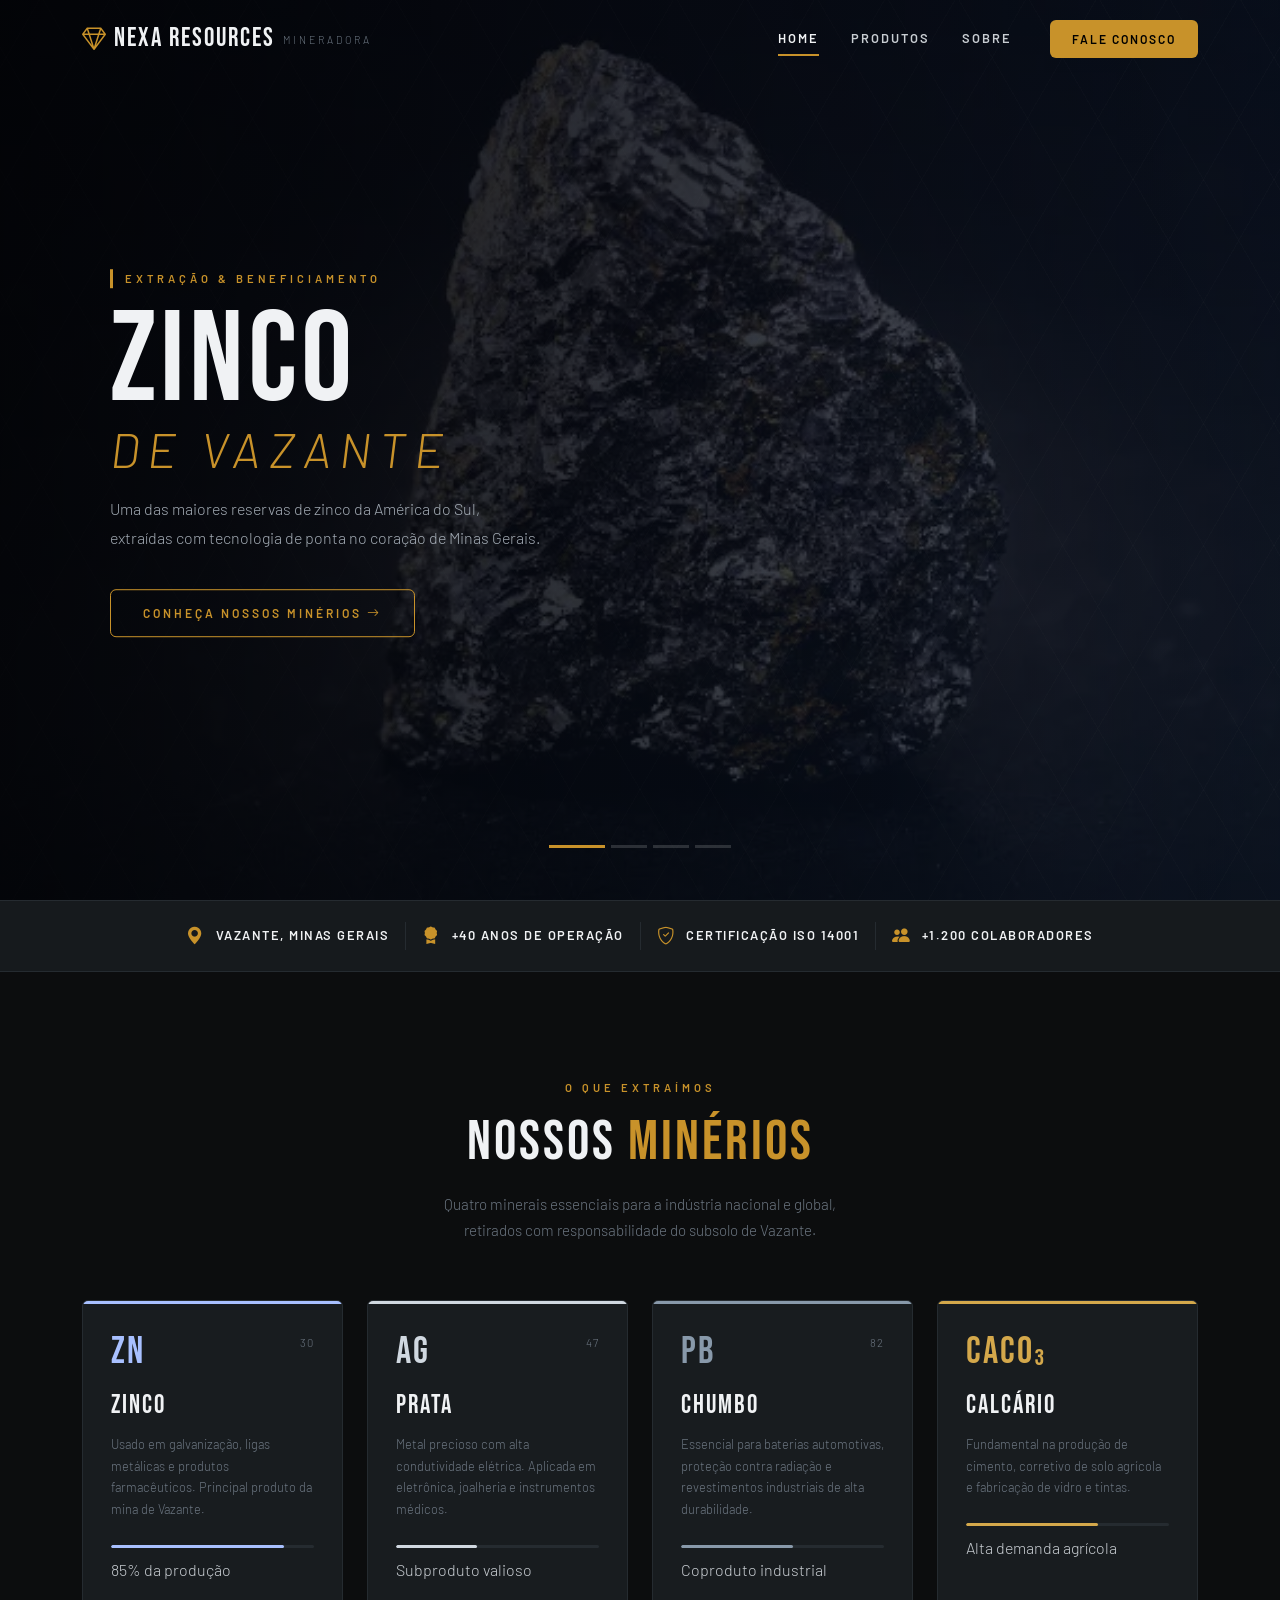
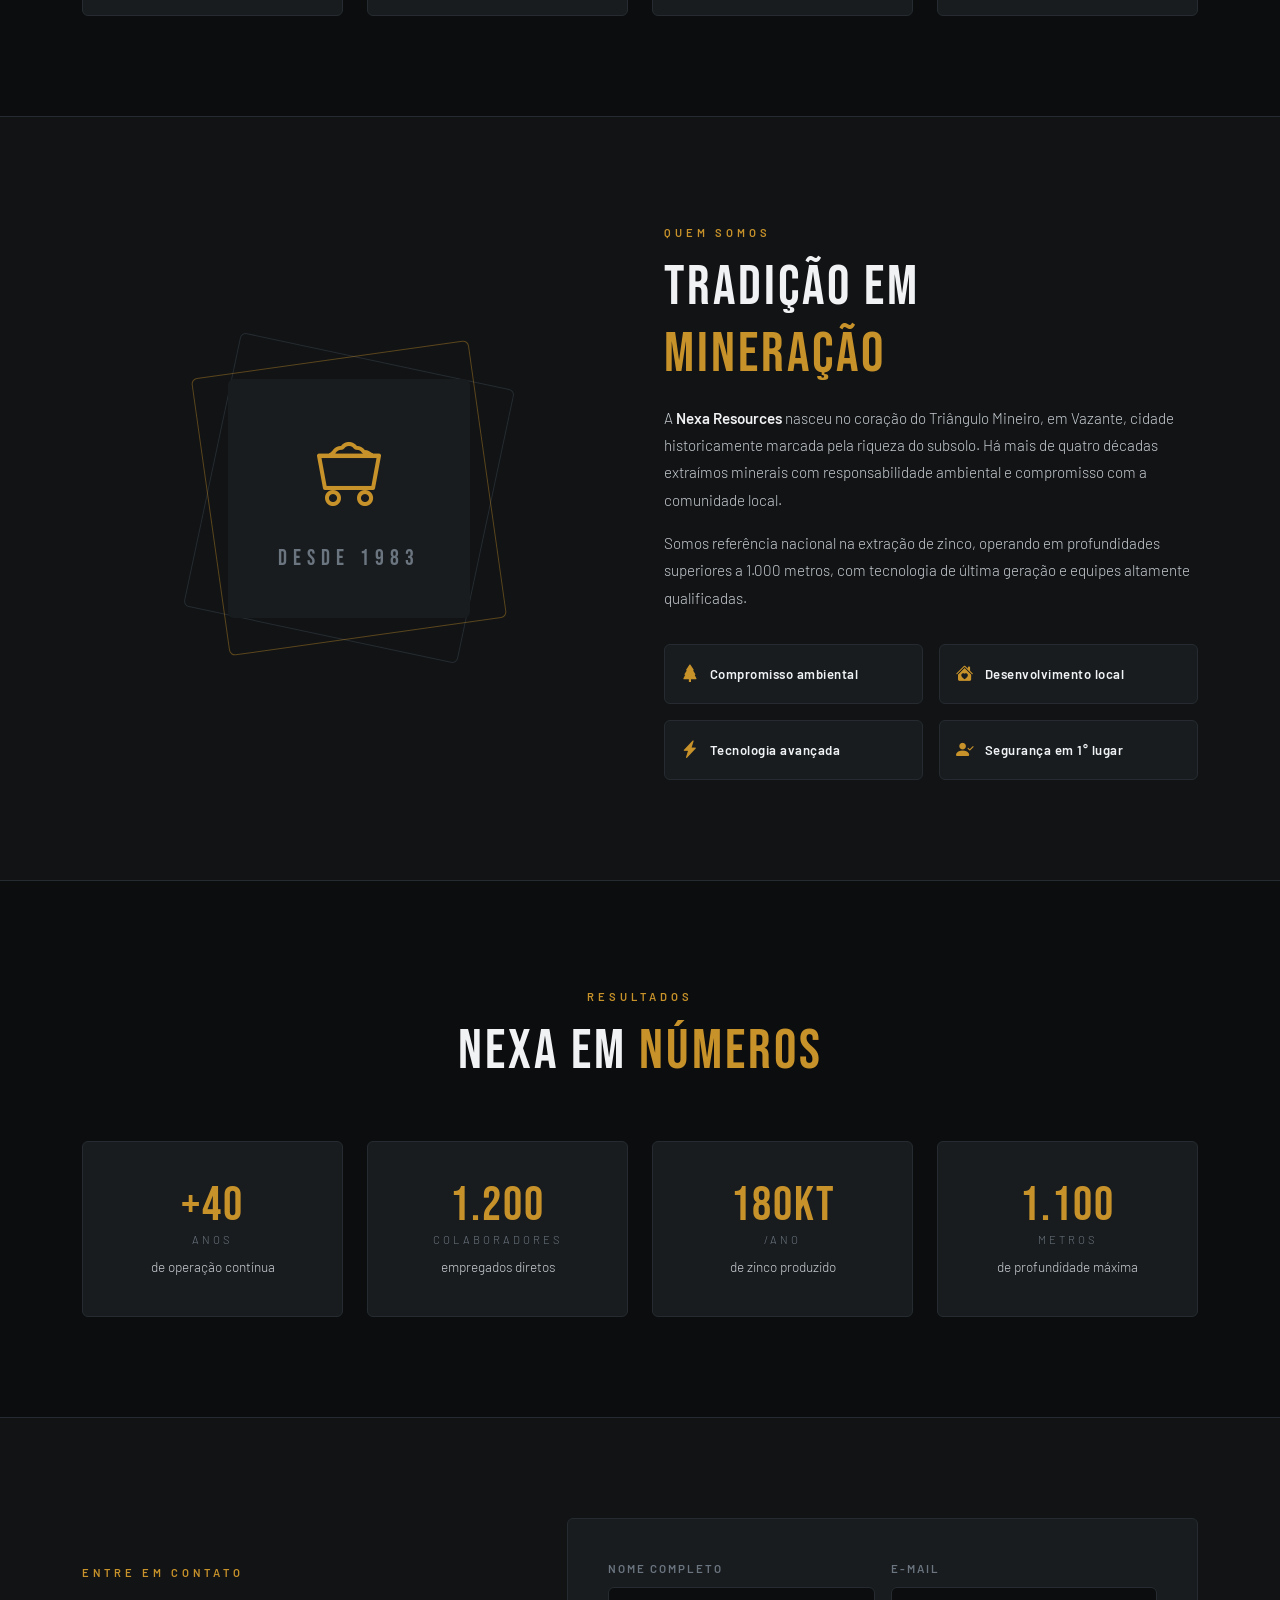
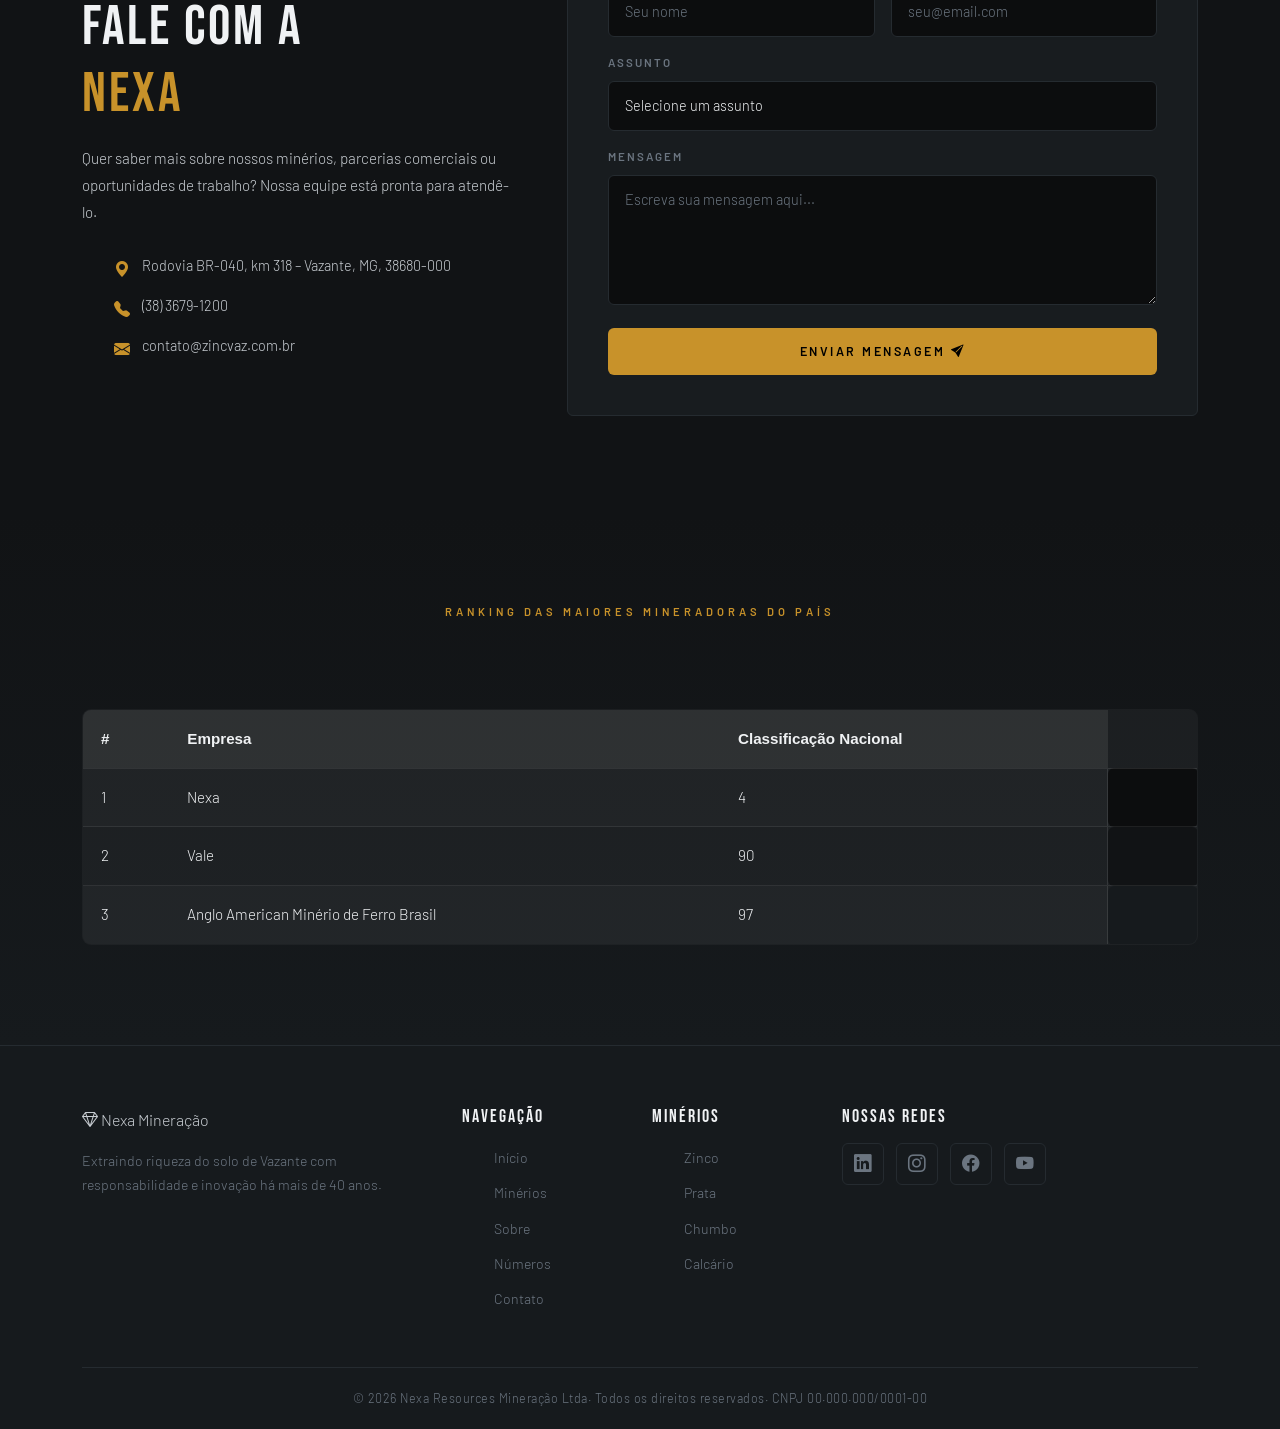
==== commit e38fff3c: "trabalho rafael" ====
--- a/index.html
+++ b/index.html
@@ -361,9 +361,7 @@
     <section class="tabela-cores" id="cores">
         <div class="container-xl">
             <div class="secao-cabecalho">
-                <span class="secao-cabecalho__etiqueta">Cores de fundo</span>
-                <h2 class="secao-cabecalho__titulo texto-esquerda">Paleta de <span class="destaque">fundo</span> da página inicial</h2>
-                <p class="secao-cabecalho__subtitulo">As cores usadas como base no layout da homepage da Nexa Resources.</p>
+                <span class="secao-cabecalho__etiqueta">Ranking das Maiores Mineradoras do País</span>
             </div>
             <div class="tabela-cores__area">
                 <table class="tabela-cores__tabela">
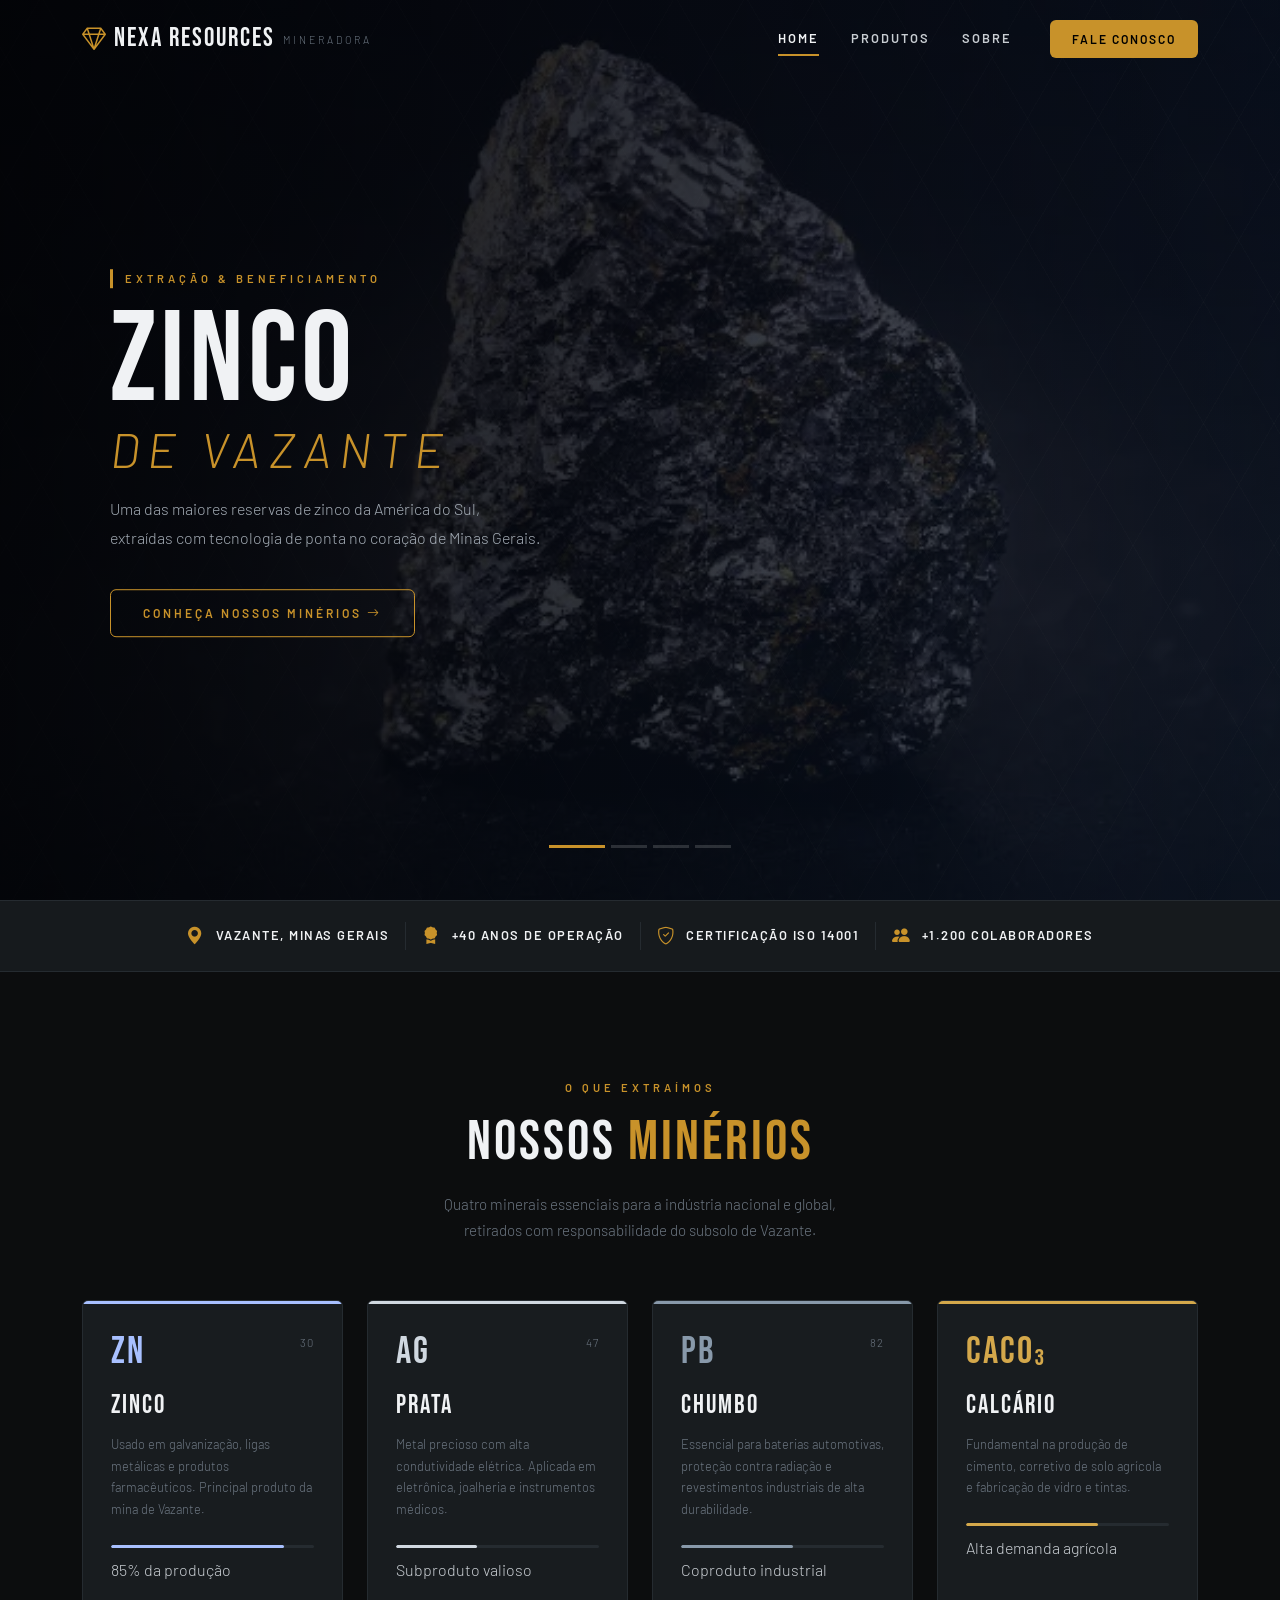
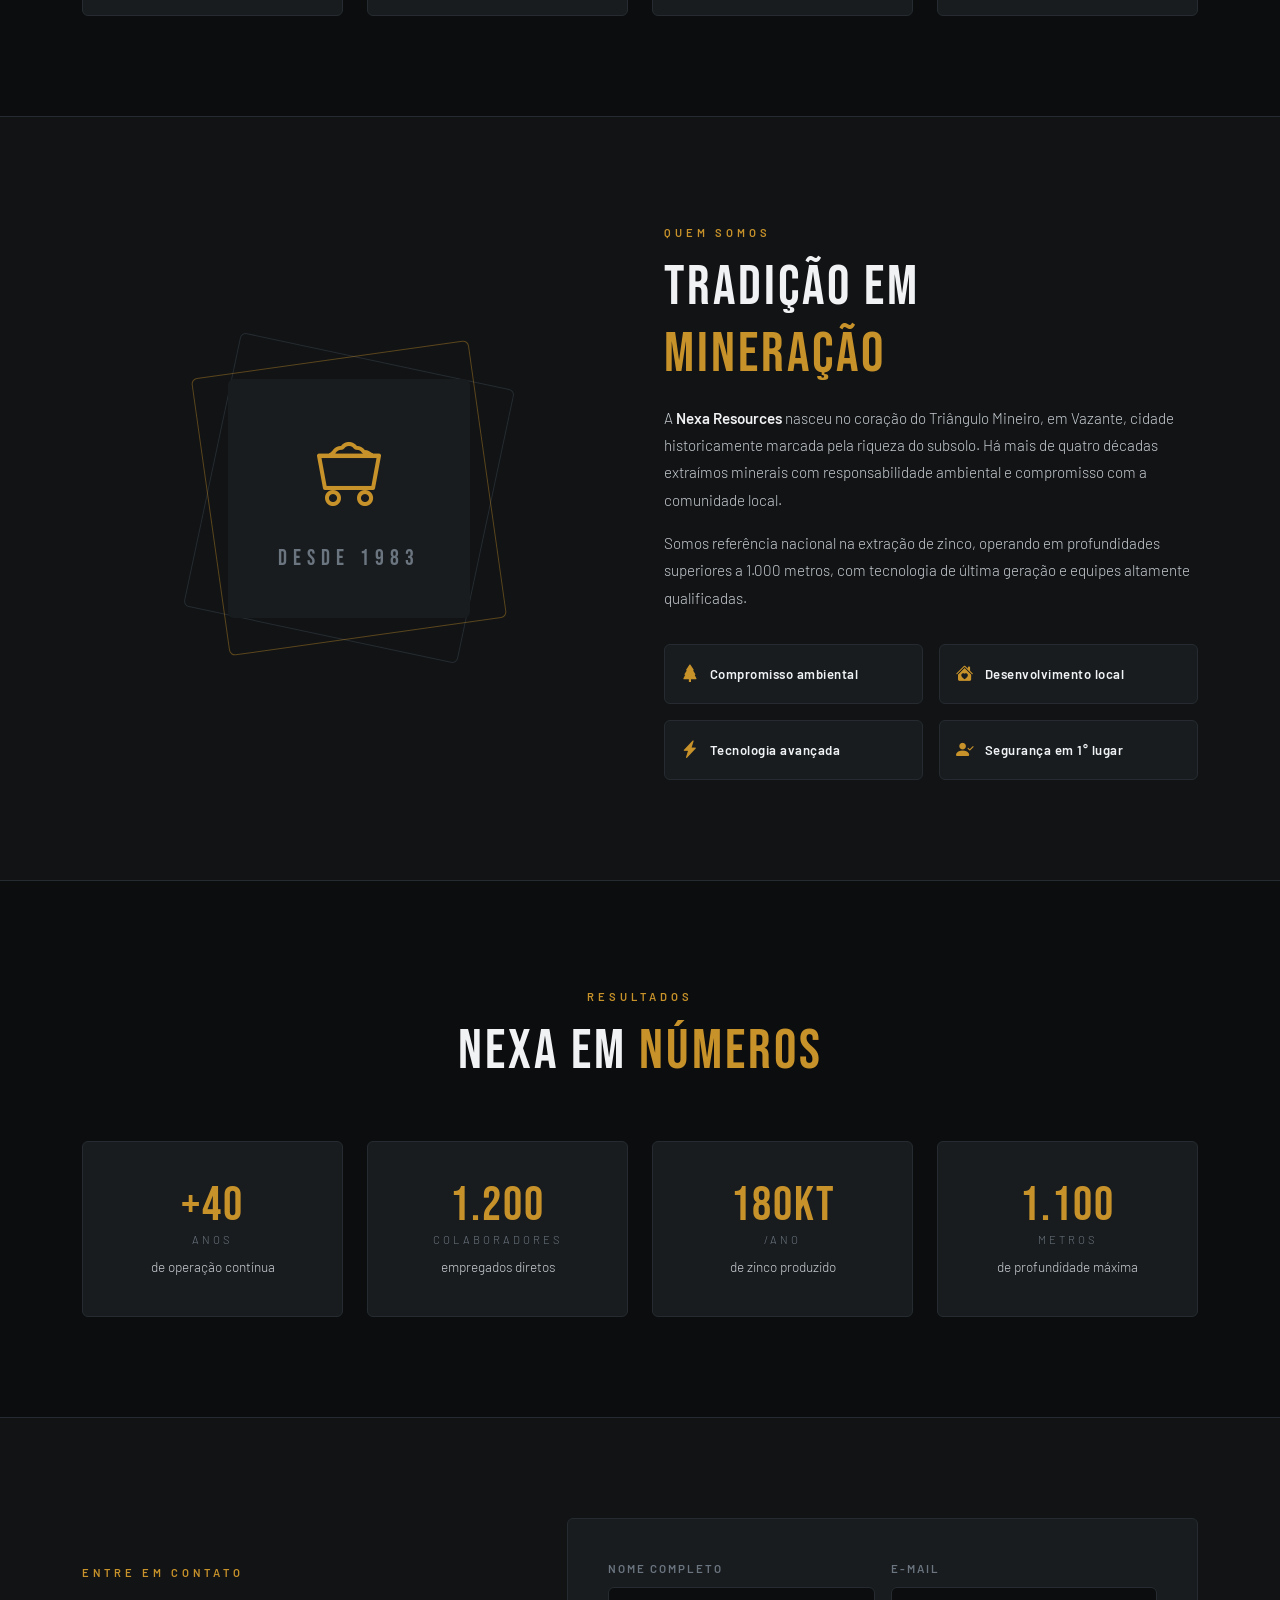
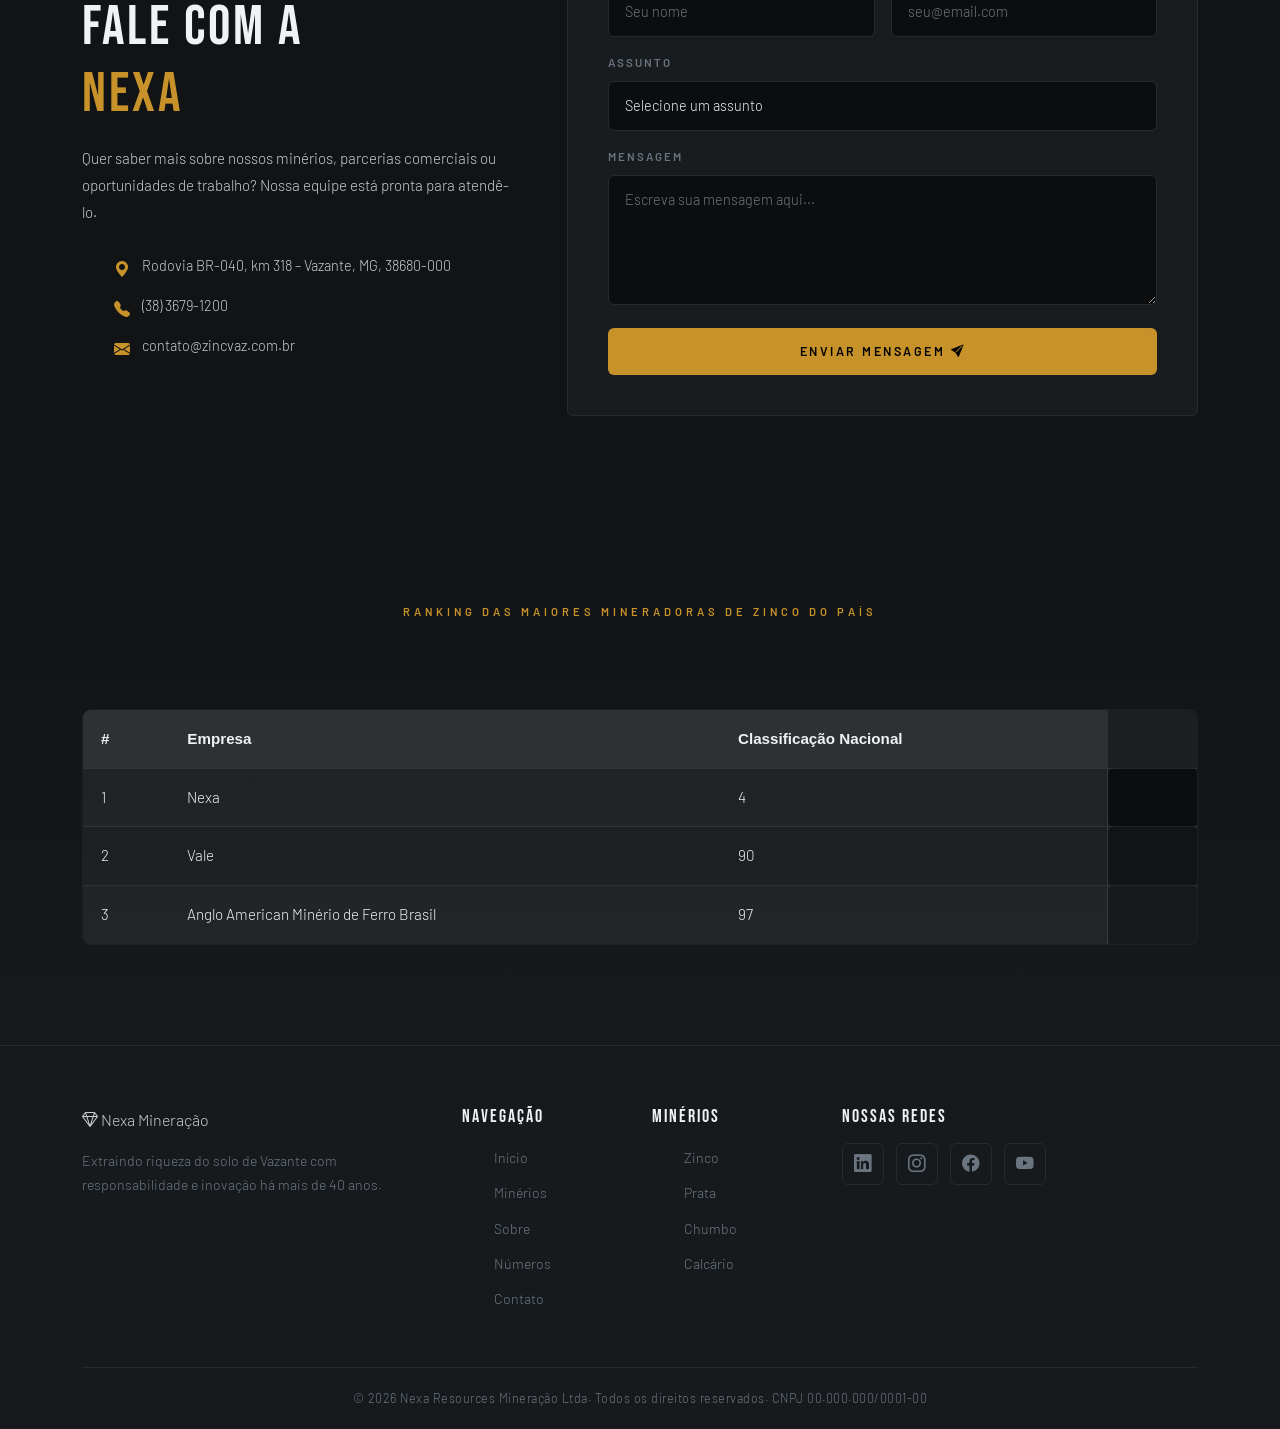
==== commit 42e01dde: "trabalho do rafael" ====
--- a/index.html
+++ b/index.html
@@ -361,7 +361,7 @@
     <section class="tabela-cores" id="cores">
         <div class="container-xl">
             <div class="secao-cabecalho">
-                <span class="secao-cabecalho__etiqueta">Ranking das Maiores Mineradoras do País</span>
+                <span class="secao-cabecalho__etiqueta">Ranking das Maiores Mineradoras de Zinco do País</span>
             </div>
             <div class="tabela-cores__area">
                 <table class="tabela-cores__tabela">
